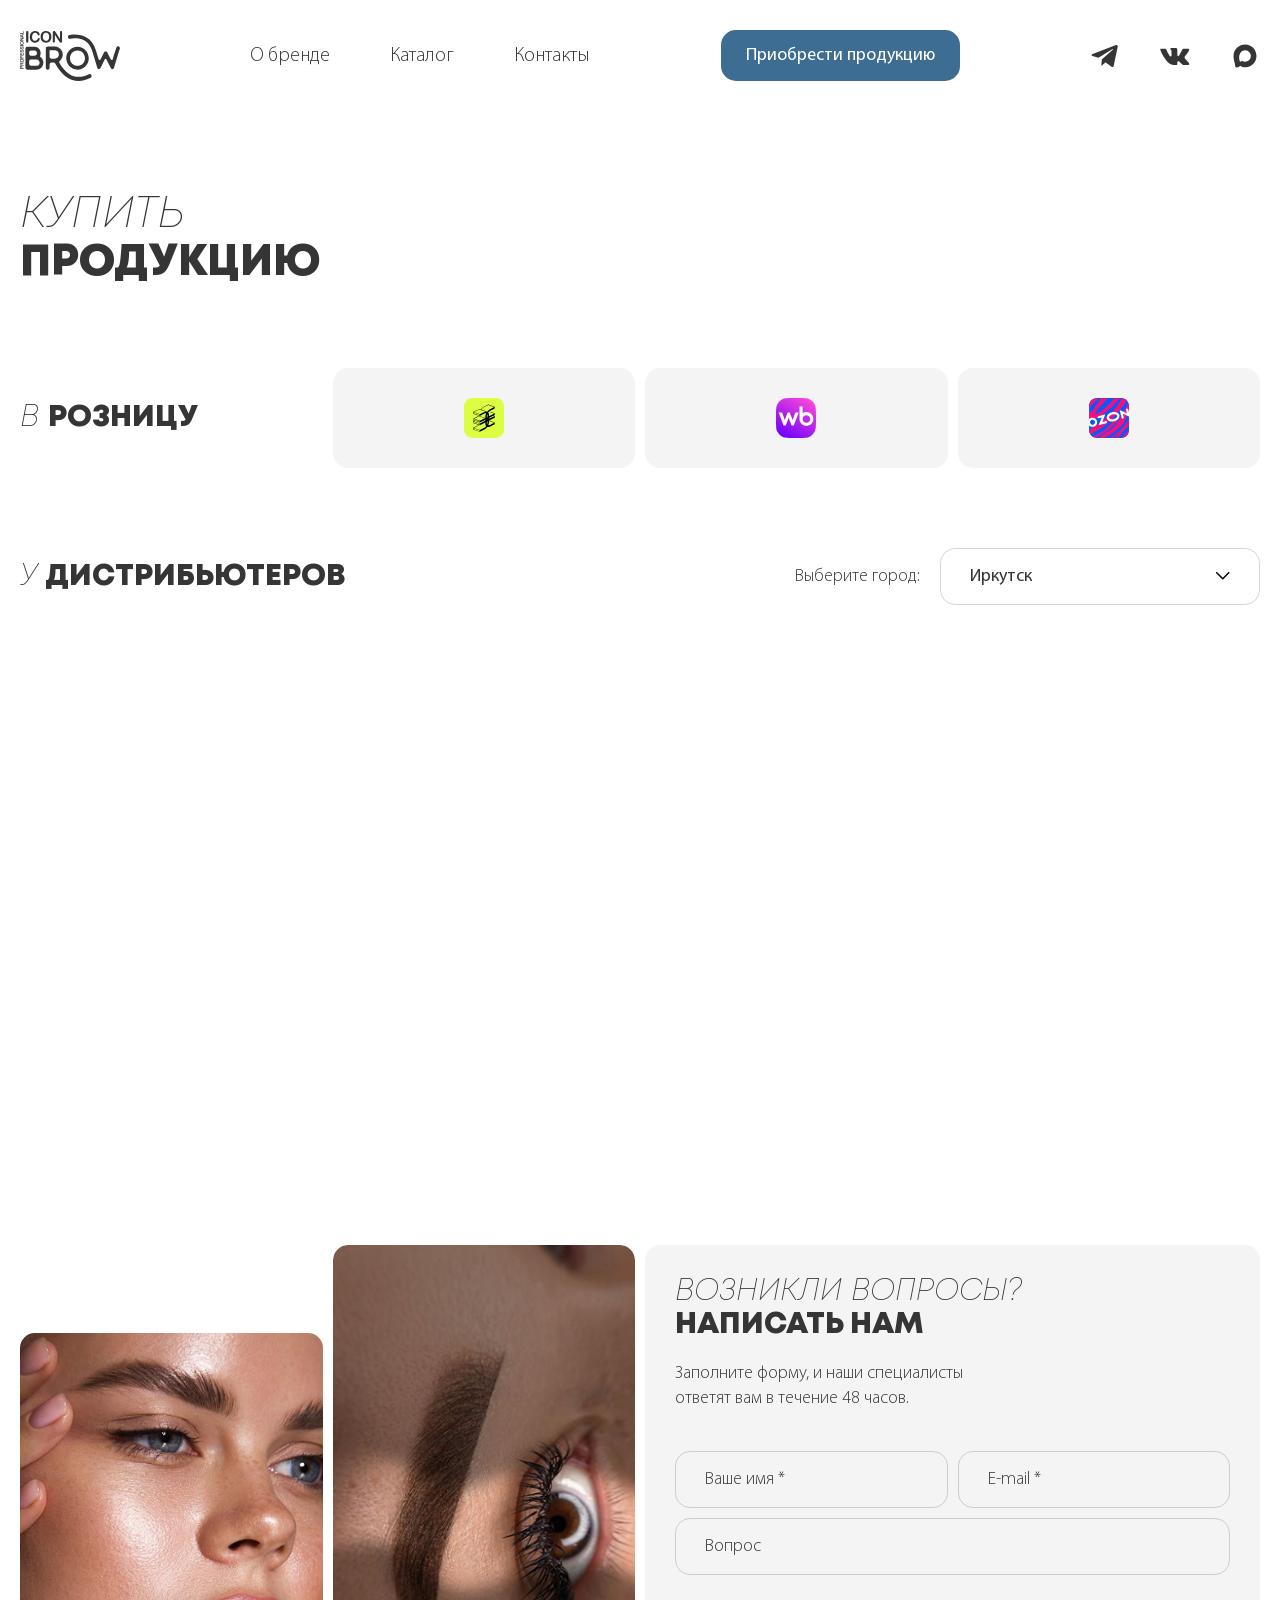
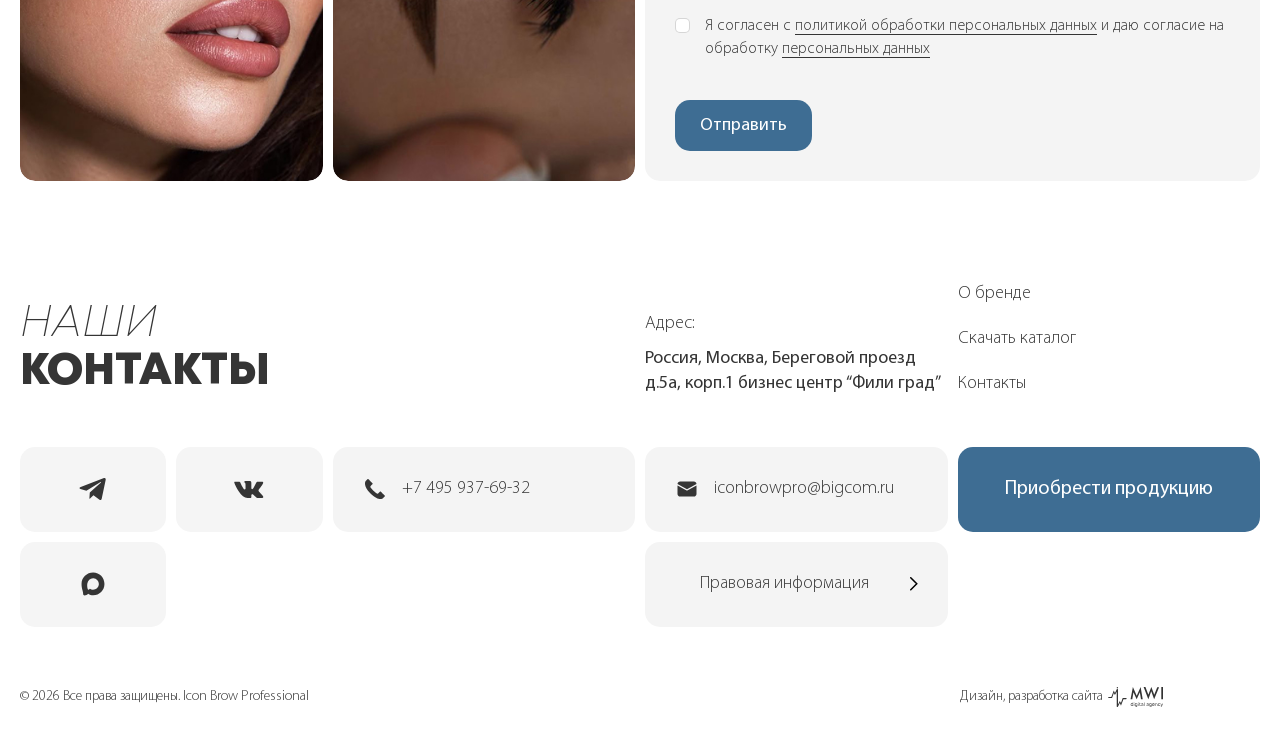
==== buy.html @ 87f98c8e "buy page" ====
<!DOCTYPE html>
<html lang="ru">
	<head>
		<meta http-equiv="Content-Type" content="text/html; charset=utf-8">
		<!-- Переключение IE в последнию версию, на случай если в настройках пользователя стоит меньшая -->
		<meta http-equiv="X-UA-Compatible" content="IE=edge">

		<!-- Адаптирование страницы для мобильных устройств -->
		<meta name="viewport" content="width=device-width, initial-scale=1, maximum-scale=1">

		<!-- Запрет распознования номера телефона -->
		<meta name="format-detection" content="telephone=no">
		<meta name="SKYPE_TOOLBAR" content ="SKYPE_TOOLBAR_PARSER_COMPATIBLE">

		<!-- Заголовок страницы -->
		<title>Title</title>

		<!-- Данное значение часто используют(использовали) поисковые системы -->
		<meta name="description" content="">
		<meta name="keywords" content="">

		<!-- Традиционная иконка сайта, размер 16x16, прозрачность поддерживается. Рекомендуемый формат: .ico или .png -->
		<link rel="shortcut icon" href="favicon.ico">

		<!-- Подключение файлов стилей -->
		<link rel="stylesheet" href="css/swiper-bundle.min.css">
		<link rel="stylesheet" href="css/wheelSlider.css">
		<link rel="stylesheet" href="css/fancybox.css">
		<link rel="stylesheet" href="css/styles.css">

		<link rel="stylesheet" href="css/response_1400.css" media="(max-width: 1400px)">
		<link rel="stylesheet" href="css/response_1299.css" media="(max-width: 1299px)">
		<link rel="stylesheet" href="css/response_1199.css" media="(max-width: 1199px)">
		<link rel="stylesheet" href="css/response_1023.css" media="(max-width: 1023px)">
		<link rel="stylesheet" href="css/response_767.css" media="(max-width: 767px)">
		<link rel="stylesheet" href="css/response_479.css" media="(max-width: 479px)">
	</head>
	<body>
		<div class="wrap">
			<!-- Шапка -->
			<header class="header _black">
				<div class="cont _flex">
					<div class="heade__logo">
						<a href="/">
							<img src="images/logo-2.svg" alt="">
						</a>
					</div>

					<div class="heade__wrap">
						<nav class="heade__menu _flex">
							<div class="heade__menu-item">
								<a href="/main.html#anchor1" class="heade__menu-link">О бренде</a>
							</div>
							<div class="heade__menu-item">
								<a href="/" class="heade__menu-link">Каталог</a>
							</div>
							<div class="heade__menu-item">
								<button type="button" data-anchor="#anchor3" class="heade__menu-link scroll-btn">Контакты</button>
							</div>
						</nav>
					</div>

					<button type="button" data-anchor="#anchor4" class="btn-blue header__btn scroll-btn">Приобрести продукцию</button>

					<div class="header__socials _flex">
						<a href="/" target="_blank">
							<svg viewBox="0 0 30 30" fill="none" xmlns="http://www.w3.org/2000/svg">
								<path d="M27.6571 6.0027L23.6985 24.6712C23.3999 25.9888 22.621 26.3166 21.5142 25.6961L15.4827 21.2514L12.5724 24.0506C12.2505 24.3726 11.981 24.642 11.3603 24.642L11.7936 18.4991L22.9724 8.39773C23.4584 7.96445 22.867 7.72431 22.217 8.15765L8.39723 16.8594L2.44768 14.9973C1.15354 14.5932 1.13016 13.7031 2.71701 13.0824L25.9881 4.11715C27.0655 3.71312 28.0084 4.35717 27.6571 6.0027Z"/>
							</svg>
						</a>
						<a href="/" target="_blank">
							<svg viewBox="0 0 30 30" fill="none" xmlns="http://www.w3.org/2000/svg">
								<path d="M28.1306 7.74684H23.4247C23.2326 7.74684 23.0441 7.80064 22.8793 7.90252C22.7144 8.0044 22.5794 8.15054 22.4886 8.32539C22.4886 8.32539 20.6117 11.8966 20.0088 13.0994C18.3869 16.3352 17.3366 15.3193 17.3366 13.8176V8.63954C17.3366 8.20684 17.1702 7.79187 16.8741 7.48591C16.5779 7.17995 16.1763 7.00806 15.7575 7.00806H12.2192C11.7374 6.97105 11.2543 7.06191 10.8161 7.27203C10.3778 7.48215 9.99873 7.80454 9.71498 8.20858C9.71498 8.20858 11.5116 7.90846 11.5116 10.4095C11.5116 11.0297 11.5426 12.8139 11.5707 14.3103C11.576 14.5308 11.5157 14.7477 11.398 14.9317C11.2802 15.1156 11.1106 15.2579 10.9121 15.3391C10.7136 15.4203 10.4957 15.4367 10.2879 15.386C10.0802 15.3353 9.89243 15.2199 9.75013 15.0554C8.30187 12.9744 7.10223 10.7203 6.17728 8.342C6.09784 8.16409 5.97068 8.01346 5.81087 7.90797C5.65106 7.80248 5.46532 7.74656 5.27568 7.74684C4.25511 7.74684 2.21285 7.74684 1.00003 7.74684C0.882417 7.74601 0.766372 7.7747 0.661861 7.83043C0.557349 7.88616 0.467496 7.96727 0.40002 8.06679C0.332543 8.16631 0.289462 8.28127 0.274476 8.40179C0.259491 8.5223 0.273049 8.64478 0.313987 8.75869C1.61228 12.4379 7.20493 24 13.5884 24H16.2752C16.5567 24 16.8267 23.8845 17.0257 23.6788C17.2248 23.4731 17.3366 23.1942 17.3366 22.9034V21.2272C17.3366 21.017 17.3962 20.8113 17.5079 20.6356C17.6197 20.4598 17.7787 20.3217 17.9655 20.2382C18.1523 20.1548 18.3587 20.1296 18.5592 20.1657C18.7596 20.2019 18.9455 20.2979 19.0938 20.4419L22.3097 23.5636C22.5985 23.8439 22.9799 24 23.3762 24H27.5992C29.636 24 29.636 22.5398 28.5255 21.4099C27.744 20.6147 24.9239 17.5437 24.9239 17.5437C24.6824 17.2852 24.5384 16.946 24.5178 16.5874C24.4973 16.2288 24.6015 15.8744 24.8118 15.5883C25.7234 14.3489 27.2143 12.3203 27.8467 11.4512C28.7109 10.2633 30.2752 7.74684 28.1306 7.74684Z"/>
							</svg>
						</a>
						<a href="/" target="_blank">
							<svg viewBox="0 0 30 30" fill="none" xmlns="http://www.w3.org/2000/svg">
								<path fill-rule="evenodd" clip-rule="evenodd" d="M15.2461 26.3499C12.9959 26.3499 11.9502 26.0214 10.1325 24.7074C8.98274 26.1856 5.34191 27.3409 5.18312 25.3644C5.18312 23.8807 4.85462 22.6269 4.48232 21.2582C4.03886 19.5719 3.53516 17.694 3.53516 14.9729C3.53516 8.47415 8.86778 3.58502 15.1859 3.58502C21.5094 3.58502 26.4643 8.71505 26.4643 15.0331C26.4855 21.2535 21.4664 26.3167 15.2461 26.3499ZM15.3392 9.20231C12.2622 9.04355 9.8642 11.1733 9.33314 14.513C8.89514 17.2779 9.67259 20.645 10.335 20.8202C10.6526 20.8968 11.4519 20.2508 11.9502 19.7526C12.774 20.3217 13.7334 20.6635 14.7315 20.7435C17.9196 20.8969 20.6439 18.4697 20.8579 15.285C20.9825 12.0936 18.5278 9.39044 15.3392 9.2078V9.20231Z"/>
							</svg>
						</a>
					</div>

					<button type="button" class="mob-menu-btn">
						<span></span>
						<span></span>
						<span></span>
					</button>
				</div>
			</header>
			<!-- End Шапка -->

			<div class="main">
				<section class="buy-products _marg" id="anchor4">
					<div class="cont">
						<h1 class="main-title">Купить <br><b>Продукцию</b></h1>

						<div class="buy-products__grid">
							<div class="buy-products__item">
								<div class="middle-title">В <b>Розницу</b></div>
							</div>
							<div class="buy-products__item">
								<a href="/" class="buy-products__link">
									<img data-src="images/shop1.svg" src="images/img_plug.png" alt="" class="lazyload">
								</a>
							</div>
							<div class="buy-products__item">
								<a href="/" class="buy-products__link">
									<img data-src="images/shop2.svg" src="images/img_plug.png" alt="" class="lazyload">
								</a>
							</div>
							<div class="buy-products__item">
								<a href="/" class="buy-products__link">
									<img data-src="images/shop3.svg" src="images/img_plug.png" alt="" class="lazyload">
								</a>
							</div>
						</div>

						<div class="buy-products__flex _flex">
							<div class="middle-title">У <b>дистрибьютеров</b></div>
							<div class="sorting _flex">
								<div class="sorting__name">Выберите город:</div>
								<div class="sorting__select select-wrap">
									<select>
										<option value="1">Иркутск</option>
										<option value="2">Иркутск 2</option>
										<option value="3">Иркутск 3</option>
										<option value="4">Иркутск 4</option>
										<option value="5">Иркутск 5</option>
									</select>
								</div>
							</div>
						</div>

						<div class="map">
							<script type="text/javascript" charset="utf-8" async src="https://api-maps.yandex.ru/services/constructor/1.0/js/?um=constructor%3Af69d1cf69b4cdeaf3b29273cc198d69275a9e771385f627e9af216a1f7335ca8&amp;width=100%25&amp;height=100%25&amp;lang=ru_RU&amp;scroll=true"></script>
						</div>
					</div>
				</section>

				<section class="section-form _marg">
					<div class="cont">
						<div class="section-form__grid">
							<div class="section-form__item">
								<div class="section-form__img">
									<img data-src="images/tmp/img1.jpg" src="images/img_plug.png" alt="" class="lazyload">
								</div>
							</div>
							<div class="section-form__item">
								<div class="section-form__img">
									<img data-src="images/tmp/img2.jpg" src="images/img_plug.png" alt="" class="lazyload">
								</div>
							</div>
							<div class="section-form__item">
								<form action="" class="form">
									<div class="form__top">
										<div class="middle-title">ВОЗНИКЛИ ВОПРОСЫ? <br><b>НАПИСАТЬ НАМ</b></div>

										<div class="form__subtitle">Заполните форму, и наши специалисты <br>ответят вам в течение 48 часов.</div>
									</div>

									<div class="form__flex _flex">
										<div class="form__line">
											<div class="form__field">
												<input type="text" value="" placeholder="Ваше имя *" class="form__input">
											</div>
										</div>
										<div class="form__line">
											<div class="form__field">
												<input type="email" value="" placeholder="E-mail *" class="form__input">
											</div>
										</div>
									</div>
									<div class="form__line">
										<div class="form__field">
											<textarea name="" placeholder="Вопрос" class="form__textarea"></textarea>
										</div>
									</div>
									<div class="checkbox checkbox_agree">
										<label class="checkbox__label">
											<input type="checkbox" name="">

											<span class="checkbox__text">
												Я согласен с <a href="/" target="_blank">политикой обработки персональных данных</a> и даю согласие на обработку <a href="/" target="_blank">персональных данных</a>
											</span>
										</label>
									</div>
									<div class="form__submit">
										<button type="submit" class="form__submit-btn btn-blue btn-blue_h">Отправить</button>
									</div>
								</form>
							</div>
						</div>
					</div>
				</section>

				<section class="contacts _marg" id="anchor3">
					<div class="cont">
						<div class="contacts__grid">
							<div class="contacts__item"></div>
							<div class="contacts__item contacts__item_pad contacts__item_pad_end">
								<div class="main-title">наши <br><b>кОНТАКТЫ</b></div>
							</div>
							<div class="contacts__item contacts__item_pad contacts__item_pad_end">
								<div class="contacts__title">Адрес:</div>
								<div class="contacts__desc">Россия, Москва, Береговой проезд д.5а, <br>корп.1 бизнес центр “Фили град”</div>
							</div>
							<div class="contacts__item contacts__item_pad contacts__item_pad_end">
								<nav class="nav">
									<div class="nav__item">
										<a href="/" class="nav__link">О бренде</a>
									</div>
									<div class="nav__item">
										<a href="/" class="nav__link">Скачать каталог</a>
									</div>
									<div class="nav__item">
										<a href="/" class="nav__link">Контакты</a>
									</div>
								</nav>
							</div>
							<div class="contacts__item contacts__item_socials">
								<div class="contacts__socials _flex">
									<a href="/" target="_blank">
										<svg viewBox="0 0 30 30" fill="none" xmlns="http://www.w3.org/2000/svg">
											<path d="M27.6571 6.0027L23.6985 24.6712C23.3999 25.9888 22.621 26.3166 21.5142 25.6961L15.4827 21.2514L12.5724 24.0506C12.2505 24.3726 11.981 24.642 11.3603 24.642L11.7936 18.4991L22.9724 8.39773C23.4584 7.96445 22.867 7.72431 22.217 8.15765L8.39723 16.8594L2.44768 14.9973C1.15354 14.5932 1.13016 13.7031 2.71701 13.0824L25.9881 4.11715C27.0655 3.71312 28.0084 4.35717 27.6571 6.0027Z"/>
										</svg>
									</a>
									<a href="/" target="_blank">
										<svg viewBox="0 0 30 30" fill="none" xmlns="http://www.w3.org/2000/svg">
											<path d="M28.1306 7.74684H23.4247C23.2326 7.74684 23.0441 7.80064 22.8793 7.90252C22.7144 8.0044 22.5794 8.15054 22.4886 8.32539C22.4886 8.32539 20.6117 11.8966 20.0088 13.0994C18.3869 16.3352 17.3366 15.3193 17.3366 13.8176V8.63954C17.3366 8.20684 17.1702 7.79187 16.8741 7.48591C16.5779 7.17995 16.1763 7.00806 15.7575 7.00806H12.2192C11.7374 6.97105 11.2543 7.06191 10.8161 7.27203C10.3778 7.48215 9.99873 7.80454 9.71498 8.20858C9.71498 8.20858 11.5116 7.90846 11.5116 10.4095C11.5116 11.0297 11.5426 12.8139 11.5707 14.3103C11.576 14.5308 11.5157 14.7477 11.398 14.9317C11.2802 15.1156 11.1106 15.2579 10.9121 15.3391C10.7136 15.4203 10.4957 15.4367 10.2879 15.386C10.0802 15.3353 9.89243 15.2199 9.75013 15.0554C8.30187 12.9744 7.10223 10.7203 6.17728 8.342C6.09784 8.16409 5.97068 8.01346 5.81087 7.90797C5.65106 7.80248 5.46532 7.74656 5.27568 7.74684C4.25511 7.74684 2.21285 7.74684 1.00003 7.74684C0.882417 7.74601 0.766372 7.7747 0.661861 7.83043C0.557349 7.88616 0.467496 7.96727 0.40002 8.06679C0.332543 8.16631 0.289462 8.28127 0.274476 8.40179C0.259491 8.5223 0.273049 8.64478 0.313987 8.75869C1.61228 12.4379 7.20493 24 13.5884 24H16.2752C16.5567 24 16.8267 23.8845 17.0257 23.6788C17.2248 23.4731 17.3366 23.1942 17.3366 22.9034V21.2272C17.3366 21.017 17.3962 20.8113 17.5079 20.6356C17.6197 20.4598 17.7787 20.3217 17.9655 20.2382C18.1523 20.1548 18.3587 20.1296 18.5592 20.1657C18.7596 20.2019 18.9455 20.2979 19.0938 20.4419L22.3097 23.5636C22.5985 23.8439 22.9799 24 23.3762 24H27.5992C29.636 24 29.636 22.5398 28.5255 21.4099C27.744 20.6147 24.9239 17.5437 24.9239 17.5437C24.6824 17.2852 24.5384 16.946 24.5178 16.5874C24.4973 16.2288 24.6015 15.8744 24.8118 15.5883C25.7234 14.3489 27.2143 12.3203 27.8467 11.4512C28.7109 10.2633 30.2752 7.74684 28.1306 7.74684Z"/>
										</svg>
									</a>
									<a href="/" target="_blank">
										<svg viewBox="0 0 30 30" fill="none" xmlns="http://www.w3.org/2000/svg">
											<path fill-rule="evenodd" clip-rule="evenodd" d="M15.2461 26.3499C12.9959 26.3499 11.9502 26.0214 10.1325 24.7074C8.98274 26.1856 5.34191 27.3409 5.18312 25.3644C5.18312 23.8807 4.85462 22.6269 4.48232 21.2582C4.03886 19.5719 3.53516 17.694 3.53516 14.9729C3.53516 8.47415 8.86778 3.58502 15.1859 3.58502C21.5094 3.58502 26.4643 8.71505 26.4643 15.0331C26.4855 21.2535 21.4664 26.3167 15.2461 26.3499ZM15.3392 9.20231C12.2622 9.04355 9.8642 11.1733 9.33314 14.513C8.89514 17.2779 9.67259 20.645 10.335 20.8202C10.6526 20.8968 11.4519 20.2508 11.9502 19.7526C12.774 20.3217 13.7334 20.6635 14.7315 20.7435C17.9196 20.8969 20.6439 18.4697 20.8579 15.285C20.9825 12.0936 18.5278 9.39044 15.3392 9.2078V9.20231Z"/>
										</svg>
									</a>
								</div>
							</div>
							<div class="contacts__item contacts__item_big">
								<div class="contacts__item-col">
									<a href="tel:+74959376932" class="contacts__tel">
										<span>+7 495 937-69-32</span>
									</a>
								</div>
								<div class="contacts__item-col">
									<a href="mailto:iconbrowpro@bigcom.ru" class="contacts__mail">
										<span>iconbrowpro@bigcom.ru</span>
									</a>

									<button type="button" data-content="#legal-information" data-open-modal class="contacts__legal">
										<span>Правовая информация</span>
									</button>
								</div>
							</div>
							<div class="contacts__item">
								<button type="button" data-anchor="#anchor4" class="btn-blue contacts__btn-blue scroll-btn">Приобрести продукцию</button>
							</div>
						</div>
					</div>
				</section>
			</div>


			<footer class="footer">
				<div class="cont">
					<div class="footer__flex _flex">
						<div class="footer__copy">&copy; 2026 Все права защищены. Icon Brow Professional</div>
						<div class="footer__creator">
							<span>Дизайн, разработка сайта</span>
							<a href="/" class="footer__creator-logo">
								<img src="images/creator.svg" alt="">
							</a>
						</div>
					</div>
				</div>
			</footer>
		</div>


		<div id="legal-information" class="modal">
			<div class="modal__wrap">
				<button type="button" data-close-modal class="modal__close">
					<svg viewBox="0 0 24 24" fill="none" xmlns="http://www.w3.org/2000/svg">
						<path d="M20 20L4 4.00003M20 4L4.00002 20" stroke-width="1.5" stroke-linecap="round" />
					</svg>
				</button>

				<div class="modal__box">
					<div class="modal__title small-title">Правовая <br><b>информация</b></div>

					<div class="legal-information">
						<a href="/" class="legal-information__link">
							<span>Публичная оферта</span>
						</a>
						<a href="/" class="legal-information__link">
							<span>Пользовательское соглашение</span>
						</a>
						<a href="/" class="legal-information__link">
							<span>Политика конфиденциальности</span>
						</a>
						<a href="/" class="legal-information__link">
							<span>Реквизиты</span>
						</a>
						<a href="/" class="legal-information__link">
							<span>Лицензия</span>
						</a>
					</div>
				</div>
			</div>
		</div>

		<div class="supports-error">
			Ваш браузер устарел рекомендуем обновить его до последней версии<br> или использовать другой более современный.
		</div>


		<!-- Подключение javascript файлов -->
		<script src="js/jquery-3.5.0.min.js"></script>

		<script src="js/swiper-bundle.min.js"></script>
		<script src="js/wheelSlider.js"></script>
		<script src="js/fancybox.js"></script>
		<script src="js/inputmask.min.js"></script>
		<script src="js/nice-select.js"></script>

		<script src="js/functions.js"></script>
		<script src="js/scripts.js"></script>
	</body>
</html>
---- css/wheelSlider.css ----
/* Container */
.wheelSlider-container
{
    position: relative;

    visibility: hidden;

    width: 100%;

    opacity: 0;

    transition: .2s linear;
}

.wheelSlider-container.with_dots
{
    margin-bottom: 30px;
}

.wheelSlider-container.loaded
{
    visibility: visible;

    opacity: 1;
}



/* Slide */
/* .wheelSlider-container .wheelSlider-item
{
    position: absolute;
    z-index: 9;
    top: 0;
    left: 0;

    visibility: hidden;

    width: calc(50% - 20px);
    min-height: 100%;

    -webkit-user-select: none;
       -moz-user-select: none;
        -ms-user-select: none;
            user-select: none;

    opacity: 0;

    transition: .5s linear;
}

.wheelSlider-container.loaded .wheelSlider-item.now
{
    left: 0;

    width: 100%;
}

.wheelSlider-container.loaded .wheelSlider-item
{
    width: calc(50% - 20px);
}

.wheelSlider-container .wheelSlider-item:after
{
    content: "";

    position: absolute;
    z-index: 999;
    top: 0;
    left: 0;

    display: block;

    width: 100%;
    height: 100%;

    cursor: pointer;
}


.wheelSlider-container .wheelSlider-item.next,
.wheelSlider-container .wheelSlider-item.last
{
    visibility: visible;

    opacity: 1;
}
.wheelSlider-container .wheelSlider-item.prev,
.wheelSlider-container .wheelSlider-item.first
{
    visibility: visible;

    opacity: 1;
}

.wheelSlider-container .wheelSlider-item.next
{
    left: calc(100% + 40px);
}

.wheelSlider-container .wheelSlider-item.prev
{
    left: calc((50% + 20px)*-1);
}

.wheelSlider-container .wheelSlider-item.last,
.wheelSlider-container .wheelSlider-item
{
    z-index: 0;
    left: calc(150% + 60px);
}

.wheelSlider-container .wheelSlider-item.first
{
    left: calc((100% + 40px)*-1);
}

.wheelSlider-container .wheelSlider-item.now
{
    z-index: 60;

    visibility: visible;

    width: 100%;

    -webkit-user-select: auto;
       -moz-user-select: auto;
        -ms-user-select: auto;
            user-select: auto;

    opacity: 1;
} */

.wheelSlider-container .wheelSlider-item
{
    position: absolute;
    z-index: 9;
    top: 0;
    left: 0;

    visibility: hidden;

    width: 100%;

    -webkit-user-select: none;
       -moz-user-select: none;
        -ms-user-select: none;
            user-select: none;

    opacity: 0;

    transition: .5s linear;
}

.wheelSlider-container.loaded .wheelSlider-item
{
    left: 0;

    width: 82.15%;
}

.wheelSlider-container .wheelSlider-item.next,
.wheelSlider-container .wheelSlider-item.prev,
.wheelSlider-container .wheelSlider-item.last,
.wheelSlider-container .wheelSlider-item.first
{
    visibility: visible;

    opacity: 1;
}

.wheelSlider-container .wheelSlider-item.first2
{
    left: calc((246.45% + 20px)*-1);

    opacity: 1;
    top: 50%;
    transform: translateY(-50%);
}

.wheelSlider-container .wheelSlider-item.first
{
    left: calc((164.3% + 20px)*-1);

    opacity: 1;
    top: 50%;
    transform: translateY(-50%);
}

.wheelSlider-container .wheelSlider-item.prev
{
    left: calc((82.15% + 10px)*-1);

    opacity: 1;
    top: 50%;
    transform: translateY(-50%);
    z-index: 8;
}

.wheelSlider-container .wheelSlider-item.last2
{
    left: calc(264.3% + 30px);

    opacity: 1;
    top: 50%;
    transform: translateY(-50%);
}

.wheelSlider-container .wheelSlider-item.last
{
    left: calc(182.15% + 20px);

    opacity: 1;
    top: 50%;
    transform: translateY(-50%);
}

.wheelSlider-container .wheelSlider-item.next
{
    left: calc(100% + 10px);

    opacity: 1;
    top: 50%;
    transform: translateY(-50%);
    z-index: 8;
}

.wheelSlider-container .wheelSlider-item.now
{
    left: 0;

    visibility: visible;

    width: 100%;

    -webkit-user-select: auto;
       -moz-user-select: auto;
        -ms-user-select: auto;
            user-select: auto;

    opacity: 1;
}

.wheelSlider-container .wheelSlider-item.now:after
{
    display: none;
}


/* Dots */
.wheelSlider-container .dots
{
    position: absolute;
    z-index: 100;
    bottom: -30px;
    left: 50%;

    display: flex;
    justify-content: center;
    align-content: center;
    align-items: center;
    flex-wrap: wrap;

    height: 10px;
    margin: 0;

    transform: translateX(-50%);
}

.wheelSlider-container .dots > * + *
{
    margin-left: 14px;
}

.wheelSlider-container .dots button
{
    display: block;
    overflow: hidden;

    width: 10px;
    height: 10px;

    cursor: pointer;
    text-indent: -9999px;

    border: none;
    border-radius: 50%;
    background: #999;

    transition: .2s linear;
}

.wheelSlider-container .dots button:hover,
.wheelSlider-container .dots button.active
{
    background: #3FAEE3;
}



/* Arrows */
.wheelSlider-container .wheelSlider-arrow
{
    position: absolute;
    z-index: 10;
    top: auto;
    bottom: 0;

    display: flex;
    justify-content: center;
    align-content: center;
    align-items: center;
    flex-wrap: wrap;

    width: 50px;
    height: 50px;

    cursor: pointer;

    border: none;
    border-radius: 15px;
    background: #7E6D54 url(../images/arrow1.svg) 50% no-repeat;
    transition: background-color .2s linear;
}

.wheelSlider-container .wheelSlider-arrow:hover
{
    z-index: 11;

    background-color: #B49C79;
}

.wheelSlider-container .wheelSlider-arrow[data-action="prev"]
{
    left: calc(264.3% - 110px);

    transform: rotate(180deg);
}

.wheelSlider-container .wheelSlider-arrow[data-action="next"]
{
    left: calc(264.3% - 30px);
}


.wheelSlider-container .wheelSlider-arrow svg
{
    display: block;

    width: 13px;
    height: 21px;

    fill: none;
    stroke: currentColor;
}



/* Arrows - vertical */
.wheelSlider-container.vertical
{
    margin-top: 86px !important;
    margin-bottom: 86px !important;
}

.wheelSlider-container.vertical .wheelSlider-item.next,
.wheelSlider-container.vertical .wheelSlider-item.prev
{
    visibility: visible;

    opacity: .5;
}

.wheelSlider-container.vertical .wheelSlider-item.prev
{
    top: -50%;
    left: 0;
}

.wheelSlider-container.vertical .wheelSlider-item.next
{
    top: 50%;
    left: 0;
}


.wheelSlider-container.vertical .wheelSlider-arrow[data-action="prev"]
{
    top: -23.5%;
    left: 50%;

    margin-top: 0;

    transform: rotate(90deg);
}

.wheelSlider-container.vertical .wheelSlider-arrow[data-action="next"]
{
    top: auto;
    right: 50%;
    bottom: -23.5%;

    margin-top: 0;

    transform: rotate(90deg);
}
---- css/styles.css ----
/* For old browsers */
@supports (not(--css: variables))
{
    .supports-error
    {
        display: flex !important;
    }
}

/* For IE */
@media screen and (-ms-high-contrast: active), (-ms-high-contrast: none)
{
    .supports-error
    {
        display: flex !important;
    }
}

/*------------------------
    Fonts
------------------------*/
@font-face
{
    font-family: "MyriadPro";
    font-weight: 400;
    font-style: normal;

    font-display: swap;
    src: url("../fonts/MyriadPro-Regular.woff") format("woff"),
    url("../fonts/MyriadPro-Regular.ttf") format("truetype");
}
@font-face
{
    font-family: "MyriadPro";
    font-weight: 300;
    font-style: normal;

    font-display: swap;
    src: url("../fonts/MyriadPro-Light.woff") format("woff"),
    url("../fonts/MyriadPro-Light.ttf") format("truetype");
}
@font-face
{
    font-family: "MyriadPro";
    font-weight: 600;
    font-style: normal;

    font-display: swap;
    src: url("../fonts/MyriadPro-Semibold.woff") format("woff"),
    url("../fonts/MyriadPro-Semibold.ttf") format("truetype");
}
@font-face
{
    font-family: "MyriadPro";
    font-weight: 600;
    font-style: italic;

    font-display: swap;
    src: url("../fonts/MyriadPro-SemiboldIt.woff") format("woff"),
    url("../fonts/MyriadPro-SemiboldIt.ttf") format("truetype");
}
@font-face
{
    font-family: "MyriadPro";
    font-weight: 700;
    font-style: normal;

    font-display: swap;
    src: url("../fonts/MyriadPro-Bold.woff") format("woff"),
    url("../fonts/MyriadPro-Bold.ttf") format("truetype");
}
@font-face
{
    font-family: "Mont";
    font-weight: 200;
    font-style: normal;

    font-display: swap;
    src: url("../fonts/Mont-ExtraLight.woff") format("woff"),
    url("../fonts/MyriadPro-ExtraLight.ttf") format("truetype");
}
@font-face
{
    font-family: "Mont";
    font-weight: 200;
    font-style: italic;

    font-display: swap;
    src: url("../fonts/Mont-ExtraLightItalic.woff") format("woff"),
    url("../fonts/MyriadPro-ExtraLightItalic.ttf") format("truetype");
}
@font-face
{
    font-family: "Mont";
    font-weight: 300;
    font-style: normal;

    font-display: swap;
    src: url("../fonts/Mont-Light.woff") format("woff"),
    url("../fonts/MyriadPro-Light.ttf") format("truetype");
}
@font-face
{
    font-family: "Mont";
    font-weight: 400;
    font-style: normal;

    font-display: swap;
    src: url("../fonts/Mont-Regular.woff") format("woff"),
    url("../fonts/MyriadPro-Regular.ttf") format("truetype");
}
@font-face
{
    font-family: "Mont";
    font-weight: 700;
    font-style: normal;

    font-display: swap;
    src: url("../fonts/Mont-Bold.woff") format("woff"),
    url("../fonts/MyriadPro-Bold.ttf") format("truetype");
}
@font-face
{
    font-family: "Mont";
    font-weight: 700;
    font-style: italic;

    font-display: swap;
    src: url("../fonts/Mont-BoldItalic.woff") format("woff"),
    url("../fonts/MyriadPro-BoldItalic.ttf") format("truetype");
}
@font-face
{
    font-family: "Mont";
    font-weight: 900;
    font-style: normal;

    font-display: swap;
    src: url("../fonts/Mont-Heavy.woff") format("woff"),
    url("../fonts/MyriadPro-Heavy.ttf") format("truetype");
}


/*------------------
    Reset styles
------------------*/
*
{
    box-sizing: border-box;
    margin: 0;
    padding: 0;
}

*:before,
*:after
{
    box-sizing: border-box;
}

html
{
    -webkit-font-smoothing: antialiased;
    -moz-osx-font-smoothing: grayscale;
    -webkit-text-size-adjust: 100%;
        -ms-text-size-adjust: 100%;
}

body
{
    margin: 0;

    -webkit-overflow-scrolling: touch;
    overscroll-behavior-y: contain;
    -webkit-tap-highlight-color: transparent;
    text-decoration-skip: objects;
    text-rendering: optimizeLegibility;
}

img
{
    border-style: none;
}

textarea
{
    overflow: auto;
}

input,
textarea,
input:active,
textarea:active,
button
{
    margin: 0;

    -webkit-border-radius: 0;
            border-radius: 0;
         outline: none transparent !important;
    box-shadow: none;

    -webkit-appearance: none;
            appearance: none;
    -moz-outline: none !important;
}

input::-webkit-outer-spin-button,
input::-webkit-inner-spin-button
{
    margin: 0;

    -webkit-appearance: none;
}

input[type=number]
{
    -moz-appearance: textfield;
}

:focus
{
    outline: 0;
}

:hover,
:active
{
    -webkit-tap-highlight-color: rgba(0,0,0,0);
    -webkit-touch-callout: none;
}


::-ms-clear
{
    display: none;
}



/*-------------------
    Global styles
-------------------*/
:root
{
    --font-family: "MyriadPro", sans-serif;
	--font-family2: "Mont", sans-serif;

    --scroll_width: 15px;
}


.clear
{
    clear: both;
}


.left
{
    float: left;
}


.right
{
    float: right;
}


html
{
    height: 100%;
    min-height: -moz-available;
    min-height: -webkit-fill-available;
    min-height:         fill-available;

    scrollbar-width: thin;
	scroll-behavior: smooth;
}

body
{
    color: #353535;
    font: 300 18px/1.4 var(--font-family);

    height: 100%;
    min-height: -moz-available;
    min-height: -webkit-fill-available;
    min-height:         fill-available;

    background: #ffffff;
}

button
{
    color: inherit;
    font-family: inherit;
    font-size: inherit;
    font-weight: inherit;
    line-height: inherit;

    display: inline-block;

    cursor: pointer;
    vertical-align: top;

    border: none;
    background: none;
}


._modal-look{
	overflow: hidden;
	margin-right: var(--scroll_width);
}

.wrap
{
    position: relative;

    display: flex;
    overflow: clip;
    flex-direction: column;

    min-height: 100%;
}

.main
{
    flex: 1 0 auto;
}


.cont
{
    position: relative;

    width: 100%;
    max-width: 1880px;
    margin: 0 auto;
    padding: 0 20px;
}


.lazyload
{
    opacity: 0;

    transition: opacity .5s linear;
}

.lazyload.loaded
{
    opacity: 1;
}


._flex
{
    display: flex;
    justify-content: flex-start;
    align-content: flex-start;
    align-items: flex-start;
    flex-wrap: wrap;
}


.supports-error
{
    position: fixed;
    z-index: 1000;
    top: 0;
    left: 0;

    font-family: "Arial", sans-serif;
    font-size: 20px;
    line-height: 30px;

    display: none;
    justify-content: center;
    align-content: center;
    align-items: center;
    flex-wrap: wrap;

    width: 100%;
    height: 100%;
    padding: 20px;

    text-align: center;

    background: #FFF;
}

.supports-error.show
{
    display: flex;
}

/*------------
    Header
------------*/
.header
{
	position: absolute;
	top: 0;
	left: 0;

	width: 100%;
	z-index: 10;
	padding: 45px 0 0;
}

.header._black{
	position: relative;
	padding-top: 30px;
	padding-bottom: 10px;
}

.header .cont{
	align-items: center;
	align-content: center;
	position: static;
}

.header._black .cont{
	justify-content: space-between;
}

.heade__logo a,
.heade__logo img{
	display: block;
	max-width: 100%;
}

.heade__wrap{
	margin-left: 60px;
}

.header._black .heade__wrap{
	margin-left: 0;
}

.heade__menu{
	background: rgba(255, 255, 255, 0.1);
	border-bottom: 1px solid rgba(53, 53, 53, 0.2);
	border-radius: 15px;
	padding: 0 39px;
	gap: 0 30px;
}

.header._black .heade__menu{
	margin-left: 0;
	border: none;
	padding: 0;
	border-radius: 0;
	background: none;
	gap: 0 60px;
}

.heade__menu-item{
	font-size: 21px;
	line-height: 70px;
	color: #fff;
	font-weight: 400;
}

.header._black .heade__menu-item{
	font-weight: 300;
	color: #353535;
	font-size: 20px;
	line-height: 50px;
}

.heade__menu-link{
	text-decoration: none;
	color: currentColor;
	transition: opacity .2s linear, color .2s linear;
}

@media (any-hover: hover){
	.heade__menu-link:hover{
		opacity: .4;
	}

	.header._black .heade__menu-link:hover{
		opacity: 1;
		color: #3e6d93;
	}
}

.header__socials{
	display: flex;
	justify-content: center;
	align-items: center;
	align-content: center;
	flex-wrap: nowrap;
	gap: 40px;
}

.header__socials a{
	display: block;
	width: 30px;
	height: 30px;
	color: #353535;
	transition: color .2s linear;
}

.header__socials svg{
	display: block;
	width: 100%;
	height: 100%;
	fill: currentColor;
}

@media (any-hover: hover){
	.header__socials a:hover{
		color: #3E6D93;
	}
}

.mob-menu-btn
{
    position: relative;
	z-index: 100;

    display: none;

    width: 50px;
    height: 50px;
    padding: 9px;
	margin-left: auto;

    cursor: pointer;

    border-bottom: 1px solid rgba(53, 53, 53, 0.2);
	border-radius: 15px;
	background: rgba(255, 255, 255, 0.1);
}

.header._black .mob-menu-btn{
	margin-left: 0;
	background: rgba(0, 0, 0, 0.1);
}

.mob-menu-btn span
{
    position: relative;

    display: block;

    width: 100%;
    height: 2px;
    margin: 0 auto;

    transition: .2s linear;

    background: #fff;
	border-radius: 2px;
}

.header._black .mob-menu-btn span{
	background: #353535;
}

.mob-menu-btn span + span
{
    margin-top: 6px;
}

.mob-menu-btn span:nth-child(3){
	margin-left: auto;
	margin-right: 0;
	width: 20px;
}

.mob-menu-btn._active span:nth-child(1){
	transform: rotate(-45deg);
	top: 8px;
	width: 20px;
}

.mob-menu-btn._active span:nth-child(2){
	opacity: 0;
}

.mob-menu-btn._active span:nth-child(3){
	margin-right: auto;
	transform: rotate(45deg);
	top: -8px;
}

/*------------------
    Form elements
------------------*/
::-webkit-input-placeholder
{
    color: #353535;

    opacity: 1;
}

::-moz-placeholder
{
	color: #353535;

    opacity: 1;
}

:-moz-placeholder
{
	color: #353535;

    opacity: 1;
}

:-ms-input-placeholder
{
	color: #353535;

    opacity: 1;
}

.form__top{
	margin-bottom: 40px;
}

.form__subtitle{
	margin-top: 20px;
}

.form__flex
{
    justify-content: space-between;
}

.form__flex .form__line
{
    width: calc(100%/2 - 5px);
}

.form__line
{
    margin-bottom: 10px;
}

.form__field
{
    position: relative;
}

.form .form__input
{
    font: 300 18px/1.5 var(--font-family);
	color: #000;

    display: block;

    width: 100%;
    height: 57px;
    padding: 0 29px;

    background: transparent;
	border: 1px solid rgba(53, 53, 53, 0.2);
	border-radius: 15px;
}

.form .form__input:focus
{
	border-color: rgba(53, 53, 53, 0.5);
}

.form .form__textarea
{
    font: 300 18px/1.5 var(--font-family);
	color: #000;

    display: block;

    width: 100%;
    height: 57px;
    padding: 14px 29px;

    background: transparent;
	border: 1px solid rgba(53, 53, 53, 0.2);
	border-radius: 15px;
	resize: none;
}

.form .form__textarea:focus
{
	border-color: rgba(53, 53, 53, 0.5);
}

.form .error,
.form .form__input.error,
.form .error + .nice-select .current
{
    color: #C23E3E !important;

    border-color: #C23E3E !important;
}

.form .form__input:disabled,
.form .form__textarea:disabled
{
    cursor: default;
    pointer-events: none;

    border-color: rgba(53, 53, 53, 0.1);
}

.form .error-text
{
    color: #C23E3E;
    font-size: 12px;

    margin-top: 6px;
}

.form .form__submit{
	margin-top: 40px;
}

.checkbox_agree{
	margin-top: 40px;
}

.checkbox input[type=checkbox]
{
    display: none;
}

.checkbox__label
{
    position: relative;

    display: block;

    cursor: pointer;
}

.checkbox__text
{
    position: relative;

    font-weight: 300;
	font-size: 16px;
	line-height: 1.4;
	color: #353535;

    display: block;

    padding-left: 30px;
}

.checkbox__text::before
{
    content: "";

    position: absolute;
    top: 3px;
    left: 0;

    width: 15px;
    height: 15px;

    border: 1px solid rgba(53, 53, 53, 0.2);
	border-radius: 5px;
	background: #fff;
}

.checkbox__text::after
{
    content: "";

    position: absolute;
    top: 3px;
    left: 0;

    width: 15px;
    height: 15px;

    opacity: 0;
    background: url(../images/ic_check.svg) 50% no-repeat;

    transition: opacity .2s linear;
}

input[type=checkbox]:checked + .checkbox__text::after
{
    opacity: 1;
}

input[type=checkbox]:checked + .checkbox__flex .checkbox__text::after
{
    opacity: 1;
}

.checkbox__text a
{
	text-decoration: none;
	color: currentColor;
	border-bottom: 1px solid currentColor;
	transition: border .2s linear;
}

@media (any-hover: hover)
{
	.checkbox__text a:hover
	{
		border-color: transparent;
	}
}

/*---------------
	Page head
---------------*/
._marg{
	margin-top: 180px;
}

.main-title{
	font-weight: 200;
	font-size: 64px;
	font-style: italic;
	line-height: 1.1;
	text-transform: uppercase;
	color: #353535;
	font-family: var(--font-family2);
}

.main-title b{
	font-weight: 900;
	font-style: normal;
}

.middle-title
{
	font-weight: 200;
	font-size: 36px;
	font-style: italic;
	line-height: 1.1;
	text-transform: uppercase;
	color: #353535;
	font-family: var(--font-family2);
}

.middle-title b{
	font-weight: 900;
	font-style: normal;
}


.small-title
{
	font-weight: 200;
	font-size: 30px;
	font-style: italic;
	line-height: 1.1;
	text-transform: uppercase;
	color: #353535;
	font-family: var(--font-family2);
}

.small-title b{
	font-weight: 900;
	font-style: normal;
}

/*--------------
    Fancybox
--------------*/
.fancybox__backdrop
{
    background: rgba(0, 0, 0, .6);
}

.fancybox__slide
{
    padding: 16px;
}

._top-modal .fancybox__slide.has-html{
	padding-top: 38px;
}

.fancybox__slide.has-html.has-iframe
{
    padding-top: 60px;
}

._top-modal .fancybox__slide .f-button[data-fancybox-close]{
	right: 0;
	top: -30px;
	width: auto;
	padding-left: 30px;
	height: 20px;
	background: transparent;
	border-radius: 0;
	color: #fff;
}

._top-modal .fancybox__slide .f-button[data-fancybox-close]::after{
	content: attr(title);
	display: block;
}

._top-modal .fancybox__slide .f-button[data-fancybox-close] svg{
	width: 12px;
	height: 13px;
	position: absolute;
	left: 5px;
	top: 50%;
	margin-top: -7.5px;
}

.fancybox__slide .f-button[data-fancybox-close]
{
	font-weight: 400;
	font-size: 14px;
	line-height: 1.5;
	color: #fff;

	top: 15px;
	right: 15px;
	background: transparent;
    color: #1C1C1C;
	width: 30px;
	height: 30px;
	border-radius: 0;

    transition: color .2s linear, background .2s linear;
}

@media (any-hover: hover)
{
    .fancybox__slide .f-button[data-fancybox-close]:hover
    {
        color: #777;
    }

	._top-modal .fancybox__slide .f-button[data-fancybox-close]:hover{
		background: transparent;
		color: #D0C7C0;
	}
}

 .fancybox__slide .f-button[data-fancybox-close] svg{
	width: 20px;
	height: 20px;
}

.has-iframe.fancybox__slide .f-button[data-fancybox-close]
{
    top: -36px;
    right: 0;

    color: #FFF;
}

.has-iframe .f-html{
	padding: 0;
}

.fancybox__content :focus
{
    outline: none !important;
    box-shadow: none !important;
}

.fancybox__button--thumbs,
.fancybox__button--zoom
{
    display: none;
}

.fancybox__thumbs
{
    display: none;
}

.fancybox__loader {
  position: absolute;
  top: 0; left: 0;
  width: 100%; height: 100%;
  background: rgba(255, 255, 255, 0.9);
  display: flex;
  justify-content: center;
  align-items: center;
  z-index: 10;
  font-family: sans-serif;
  font-size: 16px;
  color: #444;
}


/*------------------------
	Slider controls
------------------------*/
.swiper
{
    position: relative;

    margin-right: 0;
    margin-left: 0;
}

.swiper_visible
{
    overflow: visible;
}

.swiper-overflow
{
    overflow: hidden;
}

.swiper-wrapper
{
    height: auto;
}

.swiper-vertical > .swiper-wrapper
{
    height: 100%;
}

.slider-button-prev,
.slider-button-next
{
    position: absolute;
    z-index: 10;
    top: 0;

    color: #fff;

    display: flex;
    overflow: hidden;
    justify-content: center;
    align-content: center;
    align-items: center;
    flex-wrap: wrap;

    width: 50px;
    height: 50px;

    cursor: pointer;

    border-radius: 15px;
    background: #7E6D54 url(../images/arrow1.svg) 50% no-repeat;
	border: none;

    transition: background-color .2s linear;
}

.slider-button-prev._top,
.slider-button-next._top
{
    top: -15px;
	margin-top: 0;
}


@media (any-hover: hover)
{
    .slider-button-prev:hover,
    .slider-button-next:hover
    {
        z-index: 11;

        background-color: #B49C79;
    }
}

.slider-button-prev
{
    right: 80px;

    transform: rotate(180deg);
}

.slider-button-next
{
    right: 0;
}

.slider-button-prev.swiper-button-disabled,
.slider-button-next.swiper-button-disabled
{
    cursor: default;
    pointer-events: none;

	opacity: 0;
}

.swiper-button-lock
{
    display: none;
}

.slider-pagination
{
    position: absolute;
    z-index: 9;
    bottom: 0;
    left: 0;

    display: flex;
    justify-content: center;
    align-content: center;
    align-items: center;
    flex-wrap: nowrap;

    width: 100%;
    padding: 0;

    text-align: center;

    transition: 300ms opacity, 300ms visibility;
}

.slider-pagination._bot
{
    position: relative;
    bottom: 0;
    left: 0;

    margin-top: 34px;
}

.slider-pagination.swiper-pagination-lock
{
    display: none !important;
}

.slider-dot
{
    position: relative;

    display: block;

    height: 20px;
	width: 20px;
    margin: 0;
    padding: 0;

    border-radius: 50%;
    background: #fff;
	border: 6px solid #E5E9EB;
    box-shadow: none;

    transition: background .2s linear;

    appearance: none;
}

.slider-dot + .slider-dot
{
    margin-left: 6px;
}

.slider-pagination-clickable .slider-dot
{
    cursor: pointer;
}

@media (any-hover: hover)
{
    .slider-dot:hover
    {
        background: #2C2927;
    }
}

.slider-dot.slider-dot_active
{
    background: #2C2927;
}

.swiper-scrollbar
{
    /* display: none; */

    transition: opacity 0s .1s linear;
}

.swiper-scrollbar._hide
{
    opacity: 0;

    transition-delay: .3s;
    transition-duration: .3s;
}

.swiper .swiper-scrollbar
{
    position: relative;
    bottom: 0;
    left: 0;

    width: 100%;
    height: 1px;
    margin-top: 32px;

    
	background: rgba(0, 0, 0, .1);
}

.swiper .swiper-scrollbar-drag
{
    background: #2C2927;
}

/*------------------------
	Main banner
------------------------*/
.main-bammer{
	position: relative;
}

.main-bammer__img{
	position: absolute;
	top: 0;
	left: 0;
	display: block;
	width: 100%;
	height: 100%;
	object-fit: cover;
}

.main-bammer__pad{
	padding: 20.66% 0 14.67%;
}

.main-bammer__box{
	max-width: 860px;
}

.main-bammer__title{
	font-family: var(--font-family2);
	font-style: italic;
	font-weight: 200;
	font-size: 64px;
	line-height: 1.1;
	text-transform: uppercase;
	color: #fff;
}

.main-bammer__title b{
	font-style: normal;
	font-weight: 900;
}

.main-bammer__desc{
	margin-top: 40px;
	max-width: 640px;

	font-weight: 300;
	font-size: 20px;
	line-height: 1.4;
	color: #fff;
}

.main-bammer__bot{
	margin-top: 40px;
	gap: 40px 60px;
	align-items: center;
	align-content: center;
}


.main-bammer__socials{
	flex-wrap: nowrap;
	gap: 30px;
}

.main-bammer__socials a{
	width: 30px;
	height: 30px;
	display: flex;
	justify-content: center;
	align-items: center;
	align-content: center;
	flex-wrap: wrap;
	color: #fff;
	transition: color .2s linear;
}

.main-bammer__socials a svg{
	display: block;
	width: 100%;
	height: 100%;
	fill: currentColor;
}

@media (any-hover: hover){
	.main-bammer__socials a:hover{
		color: #4B82AF;
	}
}


.btn-blue{
	padding: 0 25px;
	font-weight: 400;
	font-size: 18px;
	line-height: 51px;
	text-align: center;
	color: #fff;
	background: #3e6d93;
	border-radius: 15px;
	display: inline-block;
	text-decoration: none;
	transition: background .2s linear;
}

.btn-blue:hover{
	background: #4B82AF;
}

.btn-blue__download{
	position: relative;
	padding-left: 30px;
	display: inline-block;
}

.btn-blue__download::before{
	content: '';
	position: absolute;
	left: 0;
	top: 50%;
	width: 20px;
	height: 20px;
	margin-top: -10px;
	background: url(../images/ic-download.svg) 50% no-repeat;
}


.section-socials__top{
	gap: 20px 30px;
	align-items: center;
	align-content: center;
	flex-wrap: nowrap;
}

.section-socials__small-title{
	width: 430px;
}

.section-socials__socials{
	flex-wrap: nowrap;
	flex-shrink: 0;
	gap: 20px;
}

.section-socials__socials a{
	background: #f5f5f5;
	width: 60px;
	height: 60px;
	border-radius: 15px;
	display: flex;
	justify-content: center;
	align-items: center;
	align-content: center;
	flex-wrap: wrap;
	color: #353535;
	transition: color .2s linear;
}

.section-socials__socials svg{
	display: block;
	width: 30px;
	height: 30px;
	fill: currentColor;
}

@media (any-hover: hover){
	.section-socials__socials a:hover{
		color: #4B82AF;
	}
}

.section-socials__slider{
	margin-top: 40px;
}


.section-socials__post{
	display: block;
	text-decoration: none;
	border-radius: 15px 15px 0 0;
}

.section-socials__post-img{
	display: block;
	position: relative;
	aspect-ratio: 1/1.777;
	transition: padding-top .2s linear;
}
/* 
.swiper-slide-visible .section-socials__post-img{
	transition: padding-top .4s linear;
} */

.swiper-slide-visible._last .section-socials__post-img{
	padding-top: 90px;
}

.section-socials__post-img img{
	display: block;
	width: 100%;
	height: 100%;
	object-fit: cover;
	border-radius: 15px;
}

.section-socials__post-name{
	display: block;
	margin-top: 20px;
	font-weight: 600;
	font-size: 20px;
	line-height: 1.5;
	text-align: center;
	color: #353535;
}


.ingredients__top{
	gap: 30px;
	flex-wrap: nowrap;
}

.ingredients__main-title{
	width: 48%;
	flex-shrink: 0;
}

.ingredients__colr{
	width: 100%;
	align-self: flex-end;
	flex-wrap: nowrap;
	justify-content: space-between;
	align-items: flex-end;
	align-content: flex-end;
	gap: 30px;
}

.ingredients__wrap{
	width: 100%;
	max-width: 453px;
}

.ingredients__desc{
	margin-top: 10px;
}

.ingredients__btn{
	flex-shrink: 0;
}

.ingredients__banner{
	margin-top: 80px;
	display: block;
	width: 100%;
	object-fit: cover;
	aspect-ratio: 1/.3333;
	min-height: 240px;
}


.professional__grid{
	gap: 10px;
	display: grid;
	grid-template-columns: repeat(4, 1fr);
}

.professional__item{
	border-radius: 15px;
	min-height: 240px;
	overflow: hidden;
	position: relative;
	color: #353535;
}

.professional__item:first-child,
.professional__item:nth-child(2){
  grid-column: span 2;
}

.professional__item_pad{
	padding: 30px;
	background: rgba(53, 53, 53, 0.05);
}

.professional__item_bg{
	background: #806F58;
	color: #fff;
}

.professional__item_bg::before{
	content: '';
	position: absolute;
	left: 0;
	top: 0;
	background: linear-gradient(144deg, rgba(243, 196, 162, 0) 0%, rgba(236, 186, 166, 0.7) 58%, #ffe7d6 73%, rgba(236, 186, 166, 0.7) 91%, rgba(243, 196, 162, 0) 100%);
	opacity: 0.49;
	width: 100%;
	height: 100%;
}

.professional__item_bg::after{
	content: '';
	position: absolute;
	left: 0;
	top: 0;
	width: 100%;
	height: 100%;
	background: url(../images/about_pattern.svg) 0 0/cover no-repeat;
}

.professional__img{
	display: block;
	width: 100%;
	min-height: 100%;
	object-fit: cover;
	aspect-ratio: 1/.2623;
}

.professional__title{
	font-family: var(--font-family2);
	font-style: italic;
	font-weight: 700;
	font-size: 20px;
	line-height: 1.4;
	text-transform: uppercase;
	color: currentColor;
	position: relative;
	z-index: 1;
}

.professional__desc{
	margin-top: 15px;
	color: currentColor;
	position: relative;
	z-index: 1;
}


.main-about__top{
	flex-wrap: nowrap;
	gap: 30px;
}

.main-about__main-title{
	width: 432px;
	flex-shrink: 0;
}

.main-subtitle{
	max-width: 453px;
}

.main-subtitle b{
	font-style: italic;
	font-weight: 600;
}

.main-about__btn{
	margin-left: auto;
	flex-shrink: 0;
	align-self: flex-end;
}

.main-about__grid{
	gap: 10px;
	display: grid;
	grid-template-columns: repeat(4, 1fr);
	margin-top: 80px;
}

.main-about__item{
	border-radius: 15px;
	min-height: 240px;
	overflow: hidden;
	position: relative;
	color: #353535;
}

.main-about__item:nth-child(3){
  grid-column: span 2;
  grid-row: span 3;
}

.main-about__item:nth-child(6){
  grid-row: span 2;
}

.main-about__item_pad{
	padding: 30px;
	background: rgba(53, 53, 53, 0.05);
}

.main-about__item_bg{
	background: #806F58;
	color: #fff;
}

.main-about__item_bg::before{
	content: '';
	position: absolute;
	left: 0;
	top: 0;
	background: linear-gradient(144deg, rgba(243, 196, 162, 0) 0%, rgba(236, 186, 166, 0.7) 58%, #ffe7d6 73%, rgba(236, 186, 166, 0.7) 91%, rgba(243, 196, 162, 0) 100%);
	opacity: 0.49;
	width: 100%;
	height: 100%;
}

.main-about__item_bg::after{
	content: '';
	position: absolute;
	left: 0;
	top: 0;
	width: 100%;
	height: 100%;
	background: url(../images/about_pattern.svg) 0 0/cover no-repeat;
}

.main-about__item_bg2{
	background: #2F5069;
	color: #fff;
}

.main-about__item_bg2::before{
	content: '';
	position: absolute;
	left: 0;
	top: 0;
	background: linear-gradient(144deg, rgba(146, 168, 188, 0.7) 0%, rgba(149, 142, 163, 0.7) 58%, #e8defc 73%, rgba(149, 142, 163, 0.7) 91%, rgba(146, 168, 188, 0.7) 100%);
	opacity: 0.49;
	width: 100%;
	height: 100%;
}

.main-about__item_bg2::after{
	content: '';
	position: absolute;
	left: 0;
	top: 0;
	width: 100%;
	height: 100%;
	background: url(../images/about_pattern2.svg) 0 0/cover no-repeat;
}

.main-about__img{
	display: block;
	width: 100%;
	min-height: 100%;
	object-fit: cover;
	aspect-ratio: 1/.2623;
}

.main-about__img2{
	object-position: 50% 30%;
}

.main-about__title{
	font-family: var(--font-family2);
	font-style: italic;
	font-weight: 700;
	font-size: 20px;
	line-height: 1.4;
	text-transform: uppercase;
	color: currentColor;
	position: relative;
	z-index: 1;
}

.main-about__desc{
	margin-top: 15px;
	color: currentColor;
	position: relative;
	z-index: 1;
}


.section-form__grid{
	gap: 10px;
	display: grid;
	grid-template-columns: repeat(4, 1fr);
}

.section-form__item{
	border-radius: 15px;
	overflow: hidden;
	position: relative;
}

.section-form__item:nth-child(3){
	grid-column: span 2;
	background: rgba(53, 53, 53, 0.05);
	padding: 30px;
}

.section-form__img{
	aspect-ratio: 1/1.217;
	min-height: 100%;
	width: 100%;
}

.section-form__item:first-child .section-form__img{
	padding-top: 29%;
}

.section-form__img img{
	display: block;
	width: 100%;
	height: 100%;
	object-fit: cover;
	border-radius: 15px;
}

.section-form .form{
	max-width: 640px;
}

.contacts__grid{
	gap: 10px;
	display: grid;
	grid-template-columns: repeat(4, 1fr);
}

.contacts__item{
	position: relative;
}

.contacts__item_big{
	grid-column: span 2;
	gap: 10px;
	display: grid;
	grid-template-columns: repeat(2, 1fr);
}

.contacts__item_pad{
	padding-bottom: 40px;
}

.contacts__item_pad_end{
	align-self: flex-end;
}

.contacts__desc{
	font-weight: 400;
	margin-top: 10px;
}

.nav__item + .nav__item{
	margin-top: 20px;
}

.nav__link{
	color: #353535;
	text-decoration: none;
	border-bottom: 1px solid transparent;
	transition: border .2s linear;
}

@media (any-hover: hover){
	.nav__link:hover{
		border-bottom-color: currentColor;
	}
}

.contacts__socials{
	gap: 10px;
	display: grid;
	grid-template-columns: repeat(2, 1fr);
}

.contacts__socials a{
	background: #f5f5f5;
	height: 85px;
	border-radius: 15px;
	display: flex;
	justify-content: center;
	align-items: center;
	align-content: center;
	flex-wrap: wrap;
	color: #353535;
	text-decoration: none;
	transition: color .2s linear;
}

.contacts__socials svg{
	display: block;
	width: 30px;
	height: 30px;
	fill: currentColor;
}

@media (any-hover: hover){
	.contacts__socials a:hover{
		color: #4B82AF;
	}
}

.contacts__btn-blue{
	line-height: 85px;
	font-size: 20px;
	width: 100%;
}

.contacts__tel{
	display: flex;
	justify-content: flex-start;
	align-items: center;
	align-content: center;
	flex-wrap: wrap;
	min-height: 85px;
	padding: 10px 30px;
	color: #353535;
	text-decoration: none;
	background: rgba(53, 53, 53, 0.05);
	border-radius: 15px;
	transition: background .2s linear;
}

@media (any-hover: hover){
	.contacts__tel:hover{
		background: rgba(53, 53, 53, 0.1);
	}
}

.contacts__tel span{
	position: relative;
	display: block;
	padding-left: 39px;
	width: 100%;
}

.contacts__tel span::after{
	content: '';
	position: absolute;
	left: 0;
	top: 50%;
	width: 24px;
	height: 24px;
	margin-top: -12px;
	background: url(../images/phone.svg) 50% no-repeat;
}

.contacts__mail{
	display: flex;
	justify-content: flex-start;
	align-items: center;
	align-content: center;
	flex-wrap: wrap;
	min-height: 85px;
	padding: 10px 30px;
	color: #353535;
	text-decoration: none;
	background: rgba(53, 53, 53, 0.05);
	border-radius: 15px;
	transition: background .2s linear;
}

@media (any-hover: hover){
	.contacts__mail:hover{
		background: rgba(53, 53, 53, 0.1);
	}
}

.contacts__mail span{
	position: relative;
	display: block;
	padding-left: 39px;
	width: 100%;
}

.contacts__mail span::after{
	content: '';
	position: absolute;
	left: 0;
	top: 50%;
	width: 24px;
	height: 24px;
	margin-top: -12px;
	background: url(../images/mail.svg) 50% no-repeat;
}

.contacts__legal{
	width: 100%;
	margin-top: 10px;
	display: flex;
	justify-content: flex-start;
	align-items: center;
	align-content: center;
	flex-wrap: wrap;
	min-height: 85px;
	padding: 10px 30px;
	color: #353535;
	text-decoration: none;
	background: rgba(53, 53, 53, 0.05);
	border-radius: 15px;
	transition: background .2s linear;
}

@media (any-hover: hover){
	.contacts__legal:hover{
		background: rgba(53, 53, 53, 0.1);
	}
}

.contacts__legal span{
	position: relative;
	display: block;
	padding-right: 24px;
	width: 100%;
}

.contacts__legal span::after{
	content: '';
	position: absolute;
	right: 0;
	top: 50%;
	width: 8px;
	height: 14px;
	margin-top: -7px;
	background: url(../images/arrow2.svg) 50% no-repeat;
}


.products{
	margin-top: -7.062%;
}

.products__slider{
	padding: 0 38.587%;
	overflow: hidden;
}

.product{
	padding: 80px 40px 40px;
	background: #F5F5F5 url(../images/product_pattern.svg) 0 0/cover no-repeat;
	border-radius: 15px;
	position: relative;
}

.product__color{
	position: absolute;
	right: 30px;
	top: 30px;
	width: 60px;
	height: 60px;
}

.product__color img{
	display: block;
	width: 100%;
	height: 100%;
	object-fit: cover;
	border-radius: 15px;
}

.product__img{
	aspect-ratio: 1/1.18;
	width: 100%;
	display: flex;
	justify-content: center;
	align-items: center;
	align-content: center;
	flex-wrap: wrap;
	margin: 0 auto;
	transition: width .5s linear;
}

.wheelSlider-container.loaded .wheelSlider-item .product__img{
	width: 64%;
}

.wheelSlider-container .wheelSlider-item.now .product__img{
	width: 100%;
}

.product__img img{
	display: block;
	max-width: 100%;
	max-height: 100%;
}

.product__name{
	margin-top: 40px;
	text-align: center;
	font-family: var(--font-family2);
	font-weight: 900;
	font-size: 20px;
	line-height: 1.1;
	text-transform: uppercase;
	text-align: center;
	color: #353535;
}

.product__desc{
	margin-top: 10px;
	text-align: center;
}


.buy-products__grid{
	gap: 10px;
	display: grid;
	grid-template-columns: repeat(4, 1fr);
	margin-top: 80px;
}

.buy-products__item:first-child{
	align-self: center;
}

.buy-products__link{
	min-height: 100%;
	height: 140px;
	display: flex;
	justify-content: center;
	align-items: center;
	align-content: center;
	flex-wrap: wrap;
	background: rgba(53, 53, 53, 0.05);
	border-radius: 15px;
	padding: 10px;
}

.buy-products__link img{
	display: block;
	width: 60px;
	height: 60px;
}

.buy-products__flex{
	margin-top: 80px;
	justify-content: space-between;
	align-items: center;
	align-content: center;
	flex-wrap: nowrap;
	gap: 30px;
}

.sorting{
	gap: 10px 20px;
	align-items: center;
	align-content: center;
	flex-wrap: nowrap;
	flex-shrink: 0;
}

.sorting__name{
	white-space: nowrap;
	flex-shrink: 0;
}

.sorting__select{
	width: 320px;
	flex-shrink: 0;
}

.select-wrap
{
    position: relative;
}

.select-wrap select
{
    position: absolute;
    top: 0;
    left: 0;

    display: none;

    width: 100%;
    height: 100%;

    opacity: 0;
}

.select-wrap .nice-select
{
    position: relative;

    display: block;
}

.select-wrap .nice-select.disabled
{
    pointer-events: none;
}

.select-wrap .nice-select.open
{
    z-index: 15;
}

.select-wrap .nice-select .current
{
    position: relative;
    z-index: 4;

    font-weight: 400;
	line-height: 55px;
	color: #353535;

    display: block;
    overflow: hidden;

    height: 57px;
    padding: 0 52px 0 29px;

    cursor: pointer;
    white-space: nowrap;
    text-overflow: ellipsis;

    border: 1px solid rgba(53, 53, 53, 0.2);
	border-radius: 15px;

    transition: border .2s linear, color .2s linear;
}

@media (any-hover: hover)
{
    .select-wrap .nice-select .current:hover
    {
        border-color: rgba(53, 53, 53, 0.5);

    }
}

.select-wrap .nice-select.open .current,
.select-wrap .nice-select .current.selected
{
    color: #000;
}

.select-wrap .nice-select .current:after
{
    content: "";

    position: absolute;
    top: 50%;
	right: 29px;
	width: 14px;
	height: 14px;
	margin-top: -7px;
	background: url(../images/arrow3.svg) 50% no-repeat;
}

.select-wrap .nice-select.open .current:after
{
    transform: rotate(180deg);
}

.select-wrap .nice-select .list
{
    position: absolute;
    z-index: 9;
    top: calc(100% + 5px);
    left: 0;

    visibility: hidden;
    overflow: hidden;

    min-width: 100%;

    pointer-events: none;

    opacity: 0;
    background: #FFF;
	border: 1px solid rgba(53, 53, 53, 0.2);
	border-radius: 15px;

    transition: opacity .2s linear;
}

.select-wrap .nice-select.open .list
{
    visibility: visible;

    pointer-events: all;

    opacity: 1;
}

.select-wrap .nice-select .list .scrollbar
{
    overflow: hidden;
    overflow-y: auto;

    max-height: 360px;
    padding: 13px 0;

    scrollbar-width: thin;
}

.select-wrap .nice-select .list .list_item
{
    position: relative;

	font-weight: 400;
	color: #353535;

    padding: 7px 29px;

    cursor: pointer;

    transition: color .2s linear;
}

.select-wrap .nice-select .list .list_item:empty
{
    display: none;
}

.select-wrap .nice-select .list .list_item:hover,
.select-wrap .nice-select .list .list_item.selected
{
    color: #3E6D93;
}

.map{
	height: 760px;
	margin-top: 40px;
    filter: grayscale(100%);
	border-radius: 15px;
	overflow: hidden;
}
/*------------
    footer
------------*/
.footer{
	margin-top: 120px;
	padding-bottom: 30px;
}

.footer__flex{
	justify-content: space-between;
	align-items: center;
	align-content: center;
	flex-wrap: nowrap;
	gap: 10px;
}

.footer__copy{
	font-size: 14px;
}

.footer__creator{
	font-size: 14px;
	display: flex;
	justify-content: flex-start;
	align-items: center;
	align-content: center;
	flex-wrap: wrap;
	width: calc(25% - 10px);
}

.footer__creator a{
	margin-left: 5px;
	display: block;
	text-decoration: none;
	transition: opacity .2s linear;
}

@media (any-hover: hover){
	.footer__creator a:hover{
		opacity: .5;
	}
}

.footer__creator img{
	width: 55px;
	display: block;
}

/*------------
    Modal
------------*/
.modal
{
    position: fixed;
	left: 0;
	top: 0;
	width: 100%;
	height: 100%;
	overflow: hidden;
	overflow-y: auto;
    z-index: 110;
	backdrop-filter: blur(15px);
	background: rgba(53, 53, 53, 0.6);

    opacity: 0;
	visibility: hidden;
	pointer-events: none;
	transition: opacity .2s linear, visibility .2s linear;
}

.modal._show{
	opacity: 1;
	visibility: visible;
	pointer-events: auto;
}

.modal__wrap{
	width: 640px;
	max-width: 100%;
	margin-left: auto;
	min-height: 100%;
	box-shadow: -70px 20px 110px 0 rgba(53, 53, 53, 0.2);
	background: #f5f5f5;
	padding: 60px;
}

.modal__close{
	position: absolute;
	right: 30px;
	top: 30px;
	width: 24px;
	height: 24px;
	color: #000;
	transition: color .2s linear;
}

.modal__close svg{
	display: block;
	width: 100%;
	height: 100%;
	fill: none;
	stroke: currentColor;
}

@media (any-hover: hover){
	.modal__close:hover{
		color: #3E6D93;
	}
}

@media (max-width: 1880px)
{
	.products__slider{
		overflow: visible;
	}
}

.legal-information{
	margin-top: 40px;
}

.legal-information__link + .legal-information__link{
	margin-top: 10px;
}

.legal-information__link{
	display: block;
	border-radius: 15px;
	background: #fff;
	min-height: 85px;
	padding: 10px 30px;
	color: #353535;
	text-decoration: none;
	display: flex;
	justify-content: flex-start;
	align-items: center;
	align-content: center;
	flex-wrap: wrap;
	transition: background .2s linear;
}

@media (any-hover: hover){
	.legal-information__link:hover{
		background: rgba(53, 53, 53, 0.1);
	}
}

.legal-information__link span{
	display: block;
	padding-right: 30px;
	position: relative;
	width: 100%;
}

.legal-information__link span::before{
	content: '';
	position: absolute;
	right: 0;
	top: 50%;
	width: 20px;
	height: 20px;
	margin-top: -10px;
	background: url(../images/ic-download-2.svg) 50% no-repeat;
}


@media (max-width: 1599px){
	.products{
		margin-top: -120px;
	}

	.products__slider{
		width: 360px;
		padding: 0;
		margin: 0 auto;
	}

	.wheelSlider-container .wheelSlider-arrow[data-action="prev"]{
		left: auto;
		right: calc(50% - 50vw + 100px);
	}

	.wheelSlider-container .wheelSlider-arrow[data-action="next"]{
		left: auto;
		right: calc(50% - 50vw + 20px);
	}
}
---- css/response_1400.css ----
@media (max-width: 1400px)
{
    ._marg{
        margin-top: 100px;
    }

	.contacts__item:empty{
        display: none;
    }

    .contacts__item:nth-child(2){
        grid-column: span 2;
    }

    .contacts__desc br{
        display: none;
    }


    .main-about__grid{
        margin-top: 60px;
    }


    .ingredients__banner{
        margin-top: 60px;
    }


    .map{
        height: 500px;
    }

    .buy-products__link{
        height: 100px;
    }

    .buy-products__link img{
        width: 40px;
        height: 40px;
    }


    .footer{
        margin-top: 60px;
    }
}
---- css/response_1299.css ----
@media (max-width: 1299px)
{
    .main-title{
        font-size: 44px;
    }

    .main-bammer__box{
        max-width: 780px;
    }

    .main-bammer__title{
        font-size: 44px;
    }

	.main-about__item_pad{
        padding: 26px 18px;
    }

    .professional__item_pad{
        padding: 26px 18px;
    }


    .middle-title{
        font-size: 30px;
    }
}
---- css/response_1199.css ----
@media (max-width: 1199px)
{
    body{
        font-size: 16px;
    }


    .main-bammer__pad {
        padding: 23% 0 17%;
    }


    .main-about__top{
        flex-wrap: wrap;
    }

    .main-about__main-title{
        width: 100%;
    }

    .main-subtitle{
        max-width: none;
        width: calc(100% - 280px)
    }

	.professional__desc br{
        display: none;
    }


    .ingredients__main-title{
        width: 38%;
    }

    
    .section-form__item:nth-child(3){
        padding: 20px;
    }

    .form__top{
        margin-bottom: 30px;
    }

    .form__subtitle{
        margin-top: 10px;
    }

    .checkbox_agree{
        margin-top: 30px;
    }

    .form .form__submit{
        margin-top: 30px;
    }

    .form .form__input{
        font-size: 16px;
        padding: 0 19px;
        height: 41px;
    }

    .form .form__textarea{
        font-size: 16px;
        padding: 9px 19px;
        height: 44px;
    }

    .checkbox__text{
        font-size: 14px;
    }


    .btn-blue{
        font-size: 16px;
        line-height: 45px;
    }


    .contacts__grid {
        grid-template-columns: repeat(3, 1fr);
    }

    .contacts__item:nth-child(2) {
        grid-column: span 1;
    }

    .contacts__item_socials{
        order: 3;
        grid-column: span 3;
    }

    .contacts__socials {
        grid-template-columns: repeat(3, 1fr);
    }

    .contacts__socials a{
        height: 60px;
    }

    .contacts__legal,
    .contacts__mail,
    .contacts__tel{
        min-height: 60px;

        padding-left: 20px;
        padding-right: 20px;
    }

    .contacts__btn-blue{
        line-height: 60px;
    }

    .nav__item + .nav__item {
        margin-top: 10px;
    }

    .contacts__item_pad{
        padding-bottom: 30px;
    }


    .legal-information__link{
        min-height: 60px;
    }

    .legal-information{
        margin-top: 30px;
    }


    .footer__creator{
        width: calc(33.333% - 10px);
    }


    .modal__wrap{
        width: 460px;
    }

    .modal__wrap{
        padding-left: 20px;
        padding-right: 20px;
    }

    .modal__close{
        top: 20px;
        right: 20px;
    }
}
---- css/response_1023.css ----
@media (max-width: 1023px)
{
    ._lock-menu{
        overflow: hidden;
    }

    body{
        font-size: 14px;
    }

	.header{
        padding-top: 25px;
    }

    .header._black{
        padding-top: 20px;
        padding-bottom: 20px;
    }

    .heade__logo img{
        max-width: 100px;
    }

    .heade__wrap{
        position: absolute;
        right: 0;
        top: 0;
        width: 100%;
        min-height: 100vh;
        background: linear-gradient(180deg, #353535 0%, rgba(53, 53, 53, 0) 100%);
        margin: 0;
        z-index: 99;

        opacity: 0;
        visibility: hidden;
        pointer-events: none;
        transition: opacity .2s linear, visibility .2s linear;
    }

    .header._black .heade__wrap{
        background: linear-gradient(180deg, #fff 0%, rgba(255, 255, 255, .5) 100%);
    }

    .heade__wrap._show{
        opacity: 1;
        visibility: visible;
        pointer-events: auto;
    }

    .heade__wrap{
        padding: 83px 20px 50px;
    }

    .heade__menu{
        display: block;
        border-radius: 0;
        padding: 0;
        background: none;
        border: none;
    }

    .heade__menu-item{
        text-align: right;
        line-height: 71px;
    }

    .heade__menu-item + .heade__menu-item{
        margin-top: 10px;
    }

    .heade__menu-link{
        display: inline-block;
        background: rgba(255, 255, 255, 0.15);
        border-radius: 15px;
        padding: 0 40px;
        border-bottom: 1px solid rgba(53, 53, 53, 0.2);
    }

    .header._black .heade__menu-link{
        background: rgba(0, 0, 0, 0.15);
    }

    .mob-menu-btn{
        display: flex;
        justify-content: center;
        align-items: center;
        align-content: center;
        flex-wrap: wrap;
    }

    .main ._marg:first-child{
        margin-top: 40px;
    }

    .main-title{
        font-size: 30px;
    }


    .main-bammer__pad{
        padding: 320px 0 160px;
    }

    .main-bammer__title{
        font-size: 30px;
    }

    .main-bammer__box {
        max-width: 520px;
    }

    .main-bammer__desc{
        font-size: 14px;
        margin-top: 20px;

        max-width: 360px;
    }

    .main-bammer__bot{
        margin-top: 20px;
    }


    .products{
        margin-top: -100px;
    }

    .products__slider{
        width: 270px;
    }

    .product{
        padding: 60px 36px 40px;
    }

    .product__color{
        width: 40px;
        height: 40px;
    }

    .product__name{
        margin-top: 20px;
        font-size: 16px;
    }

    .wheelSlider-container.loaded .wheelSlider-item{
        width: 100%;
    }

    .wheelSlider-container .wheelSlider-item.last {
        left: calc(200% + 20px);
    }

    .wheelSlider-container .wheelSlider-item.prev {
        left: calc((100% + 10px) * -1);
    }

    .wheelSlider-container .wheelSlider-item.first {
        left: calc((200% + 20px) * -1);
    }

    .wheelSlider-container.loaded .wheelSlider-item .product__img {
        width: 72%;
    }

    .wheelSlider-container .wheelSlider-item.now .product__img{
        width: 100%;
    }

    .wheelSlider-container .wheelSlider-arrow{
        display: none;
    }


    .main-about__grid {
        grid-template-columns: repeat(3, 1fr);
    }

    .main-about__item:empty{
        display: none;
    }

    .main-about__item:nth-child(3) {
        grid-row: span 2;
    }

    .main-about__item_pad{
        padding: 20px;
    }

    .professional__title{
        font-size: 16px;
    }

    .professional__desc{
        margin-top: 10px;
    }


    .ingredients__top{
        flex-wrap: wrap;
    }

    .ingredients__main-title{
        width: 100%;
    }

    .ingredients .small-title{
        font-size: 18px;
    }

    .swiper-slide-visible._last .section-socials__post-img{
        padding-top: 0;
    }

    .swiper-overflow{
        overflow: visible;
    }

    .slider-button-prev,
    .slider-button-next{
        display: none;
    }

    .section-socials__slider{
        overflow: hidden;
        padding-right: 20px;
        width: calc(100% + 20px);
    }

    .section-socials__socials{
        gap: 10px;
    }

    .section-socials__socials a{
        width: 40px;
        height: 40px;
    }

    .section-socials__socials svg{
        width: 20px;
        height: 20px;
    }


    .professional__grid {
        grid-template-columns: repeat(3, 1fr);
    }

    .professional__item:first-child{
        order: -1;
        min-height: 1px;
    }
    
    .professional__item:nth-child(2){
        grid-column: span 3;
    }

    .professional__item:nth-child(3){
        order: -1;
        min-height: 1px;
    }

    .middle-title {
        font-size: 24px;
    }


    .form__flex .form__line{
        width: 100%;
    }


    .contacts__socials svg{
        width: 20px;
        height: 20px;
    }


    .modal__title{
        font-size: 24px;
    }

    .select-wrap .nice-select .current{
        height: 51px;
        line-height: 49px;
    }

    .map{
        height: 360px;
        margin-top: 30px;
    }


    .buy-products__grid{
        margin-top: 60px;
    }

    .buy-products__flex{
        margin-top: 60px;
    }

    .sorting__select{
        width: 260px;
    }


    /* .section-form__grid {
        grid-template-columns: repeat(2, 1fr);
    }

    .section-form__item:first-child .section-form__img{
        padding-top: 0;
    } */
}
---- css/response_767.css ----
@media (max-width: 767px)
{
    .header__socials{
        display: none;
    }

    .header__btn{
        display: none;
    }

    .main-about__top{
        gap: 10px;
    }

	.main-subtitle{
        width: 100%;
    }

    .main-about__btn{
        margin-left: 0;
        padding-top: 10px;
    }

    .btn-blue{
        font-size: 14px;
    }


    .main-about__grid {
        grid-template-columns: repeat(2, 1fr);
    }

    .main-about__item:nth-child(2),
    .main-about__item:nth-child(4){
        order: -3;
    }

    .main-about__item:nth-child(5){
        order: -3;
        grid-column: span 2;
    }

    .main-about__item:nth-child(3) {
        grid-column: span 1;
        grid-row: span 1;
        order: -1;
    }

    .main-about__item:nth-child(7){
        order: -2;
    }

    .main-about__item:nth-child(9){
        order: 1;
    }


    .ingredients__colr{
        flex-wrap: wrap;
    }

    .ingredients__wrap{
        max-width: none;
    }

    .section-socials__slider .swiper-slide{
        width: 220px;
    }


    .section-socials__top{
        flex-wrap: wrap;
    }

    .section-socials__small-title{
        width: 100%;
    }


    .professional__grid {
        grid-template-columns: repeat(2, 1fr);
    }

    .professional__item:first-child,
    .professional__item:nth-child(2) {
        grid-column: span 2;
        order: -2;
    }

    .professional__item:nth-child(3){
        order: 0;
        grid-column: span 2;
    }

    .professional__item:nth-child(5){
        order: -1;
        grid-column: span 2;
    }

    .professional__item .btn-blue{
        width: 100%;
    }


    .section-form._marg{
        margin-top: 10px;
    }

    .section-form__grid {
        grid-template-columns: repeat(2, 1fr);
    }

    .section-form__img {
        aspect-ratio: auto;
        height: 240px;
    }

    .section-form__item:first-child .section-form__img{
        padding-top: 0;
    }

    .contacts__grid {
        grid-template-columns: repeat(2, 1fr);
    }

    .contacts__item:nth-child(2) {
        grid-column: span 2;
        order: -1;
        min-height: 98px;
    }

    .contacts__item:nth-child(4) {
        order: -1;
        min-height: 120px;
    }

    .contacts__item:nth-child(3) {
        min-height: 120px;
    }

    .contacts__item_pad{
        padding-bottom: 0;
    }

    .contacts__item_pad_end {
        align-self: flex-start;
    }

    .contacts__item_socials {
        grid-column: span 2;
    }

    .contacts__item_big {
        grid-template-columns: repeat(1, 1fr);
    }

    .contacts__item:nth-child(7){
        grid-column: span 2;
    }


    .buy-products__flex{
        flex-wrap: wrap;
    }

    .buy-products .sorting{
        width: 100%;
    }

    .sorting__select{
        width: 100%;
        flex-shrink: 1;
    }


    .buy-products__grid {
        grid-template-columns: repeat(3, 1fr);
    }

    .buy-products__item:first-child{
        grid-column: span 3;
        padding-bottom: 20px;
    }


    .footer{
        padding-bottom: 20px;
    }

    .footer__flex{
        flex-wrap: wrap;
    }

    .footer__copy{
        width: 100%;
    }

    .footer__creator{
        width: 100%;
    }
}
---- css/response_479.css ----
@media (max-width: 479px)
{
    .main-bammer__img{
        object-position: 75% 50%;
    }

	.main-bammer__title{
        width: 98%;
    }

    .buy-products__grid {
        grid-template-columns: repeat(2, 1fr);
    }

    .buy-products__item:first-child{
        grid-column: span 2;
    }

    .sorting{
        flex-wrap: wrap;
    }
}
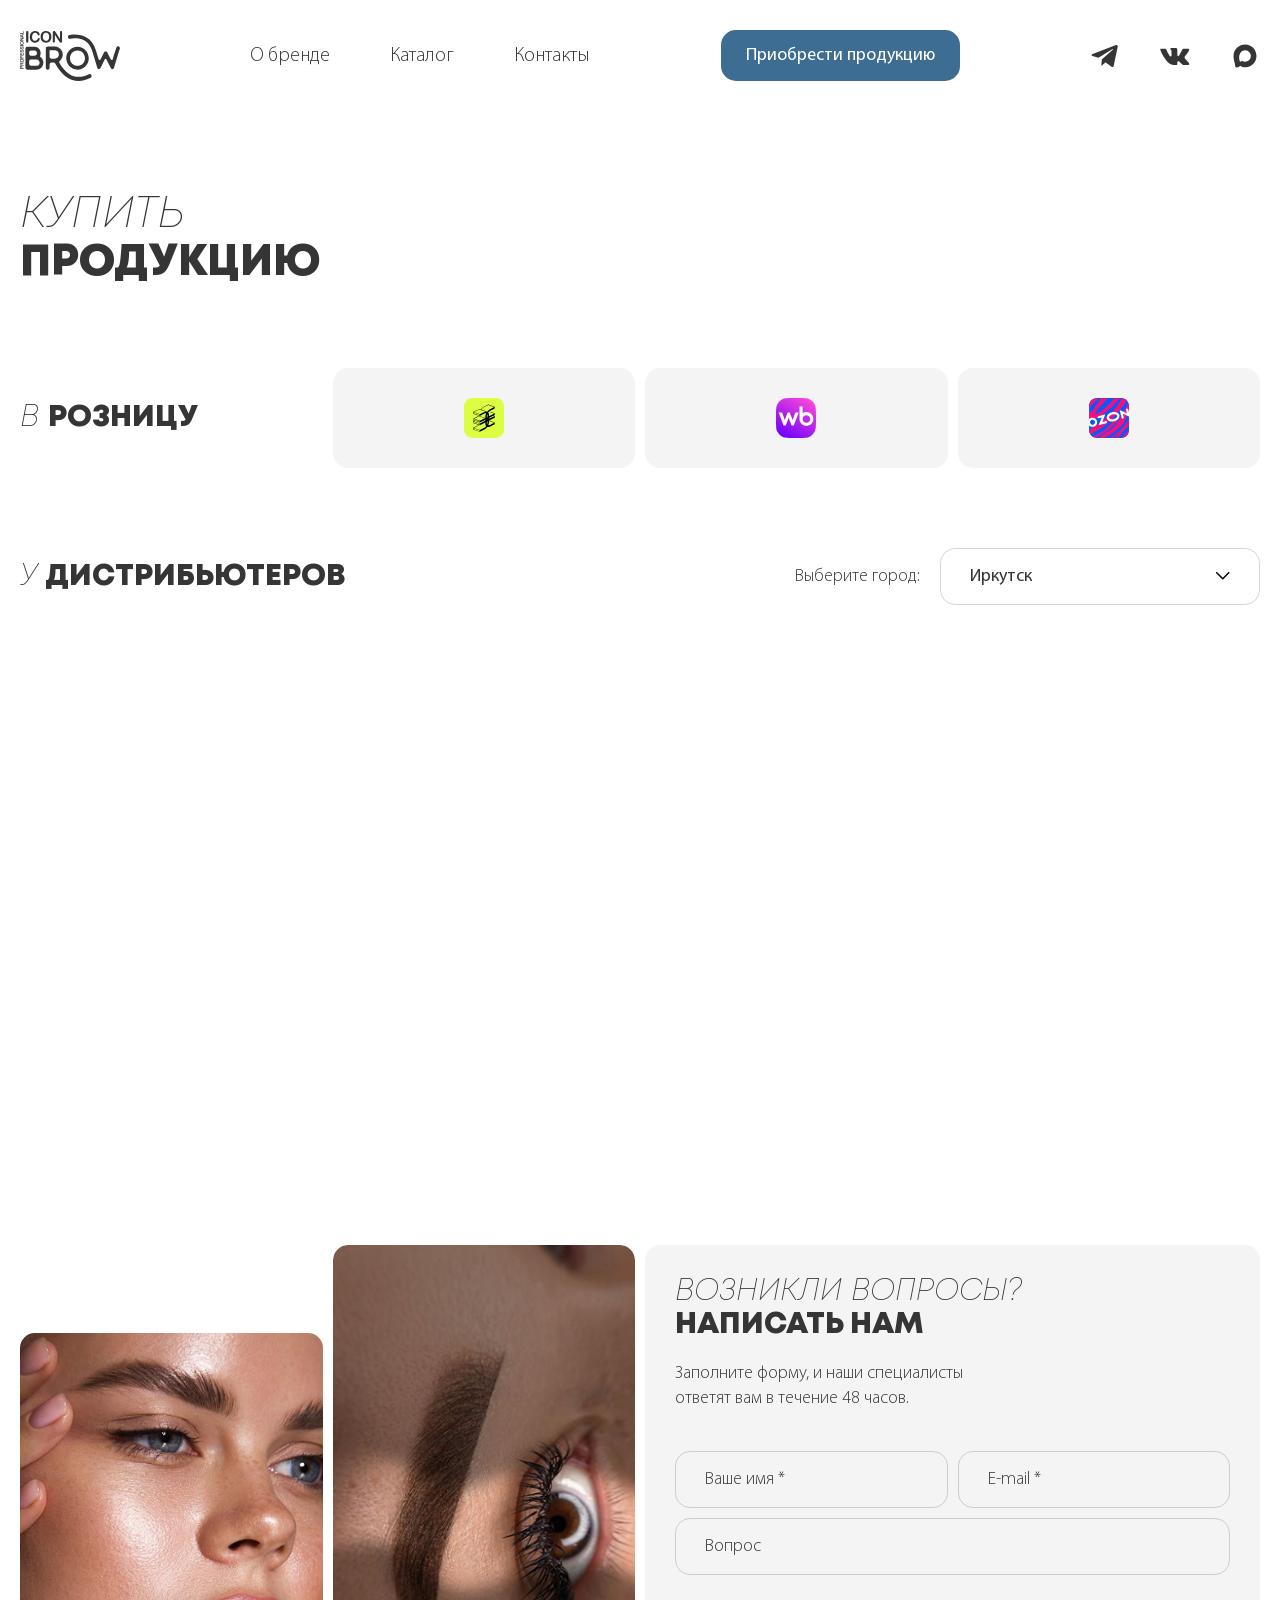
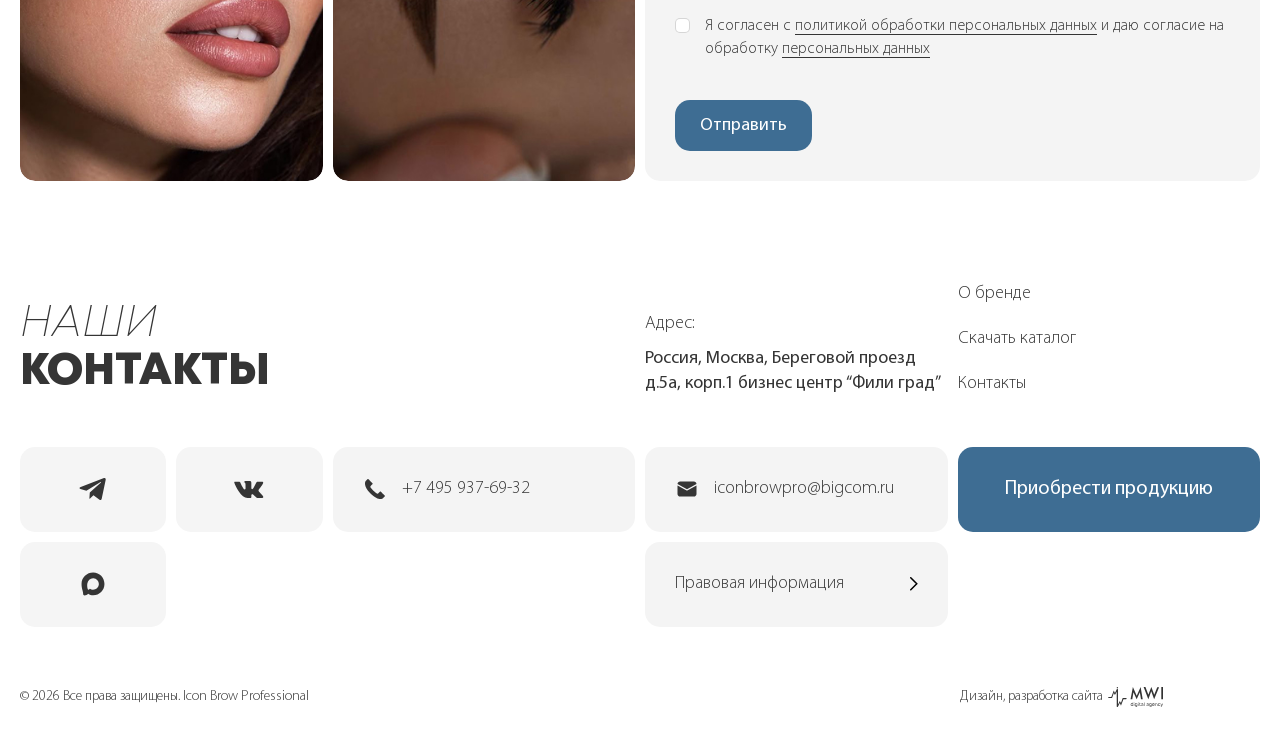
==== commit b7a31369: "correction footer" ====
--- a/buy.html
+++ b/buy.html
@@ -237,7 +237,7 @@
 								</div>
 							</div>
 							<div class="contacts__item contacts__item_big">
-								<div class="contacts__item-col">
+								<div class="contacts__item-col contacts__item-col_nomob">
 									<a href="tel:+74959376932" class="contacts__tel">
 										<span>+7 495 937-69-32</span>
 									</a>
@@ -245,6 +245,10 @@
 								<div class="contacts__item-col">
 									<a href="mailto:iconbrowpro@bigcom.ru" class="contacts__mail">
 										<span>iconbrowpro@bigcom.ru</span>
+									</a>
+									
+									<a href="tel:+74959376932" class="contacts__tel contacts__tel_mob">
+										<span>+7 495 937-69-32</span>
 									</a>
 
 									<button type="button" data-content="#legal-information" data-open-modal class="contacts__legal">
--- a/css/wheelSlider.css
+++ b/css/wheelSlider.css
@@ -157,7 +157,8 @@
 {
     left: 0;
 
-    width: 82.15%;
+    /* width: 82.15%; */
+    transform: scale(.78);
 }
 
 .wheelSlider-container .wheelSlider-item.next,
@@ -172,57 +173,57 @@
 
 .wheelSlider-container .wheelSlider-item.first2
 {
-    left: calc((246.45% + 20px)*-1);
-
-    opacity: 1;
-    top: 50%;
-    transform: translateY(-50%);
+    left: -262%;
+
+    opacity: 1;
+    /* top: 50%;
+    transform: translateY(-50%); */
 }
 
 .wheelSlider-container .wheelSlider-item.first
 {
-    left: calc((164.3% + 20px)*-1);
-
-    opacity: 1;
-    top: 50%;
-    transform: translateY(-50%);
+    left: -178%;
+
+    opacity: 1;
+    /* top: 50%;
+    transform: translateY(-50%); */
 }
 
 .wheelSlider-container .wheelSlider-item.prev
 {
-    left: calc((82.15% + 10px)*-1);
-
-    opacity: 1;
-    top: 50%;
-    transform: translateY(-50%);
+    left: -94%;
+
+    opacity: 1;
+    /* top: 50%;
+    transform: translateY(-50%); */
     z-index: 8;
 }
 
 .wheelSlider-container .wheelSlider-item.last2
 {
-    left: calc(264.3% + 30px);
-
-    opacity: 1;
-    top: 50%;
-    transform: translateY(-50%);
+    left: 262%;
+
+    opacity: 1;
+    /* top: 50%;
+    transform: translateY(-50%); */
 }
 
 .wheelSlider-container .wheelSlider-item.last
 {
-    left: calc(182.15% + 20px);
-
-    opacity: 1;
-    top: 50%;
-    transform: translateY(-50%);
+    left: 178%;
+
+    opacity: 1;
+    /* top: 50%;
+    transform: translateY(-50%); */
 }
 
 .wheelSlider-container .wheelSlider-item.next
 {
-    left: calc(100% + 10px);
-
-    opacity: 1;
-    top: 50%;
-    transform: translateY(-50%);
+    left: 94%;
+
+    opacity: 1;
+    /* top: 50%;
+    transform: translateY(-50%); */
     z-index: 8;
 }
 
@@ -233,6 +234,7 @@
     visibility: visible;
 
     width: 100%;
+    transform: scale(1);
 
     -webkit-user-select: auto;
        -moz-user-select: auto;
--- a/css/styles.css
+++ b/css/styles.css
@@ -1789,7 +1789,7 @@
 	flex-wrap: wrap;
 	color: #353535;
 	text-decoration: none;
-	transition: color .2s linear;
+	transition: background .2s linear;
 }
 
 .contacts__socials svg{
@@ -1801,7 +1801,7 @@
 
 @media (any-hover: hover){
 	.contacts__socials a:hover{
-		color: #4B82AF;
+		background: rgba(53, 53, 53, 0.1);
 	}
 }
 
@@ -1826,6 +1826,10 @@
 	transition: background .2s linear;
 }
 
+.contacts__tel_mob{
+	display: none;
+}
+
 @media (any-hover: hover){
 	.contacts__tel:hover{
 		background: rgba(53, 53, 53, 0.1);
@@ -1904,6 +1908,7 @@
 	background: rgba(53, 53, 53, 0.05);
 	border-radius: 15px;
 	transition: background .2s linear;
+	text-align: left;
 }
 
 @media (any-hover: hover){
@@ -1940,6 +1945,15 @@
 	overflow: hidden;
 }
 
+/* .products__slider.swiper{
+	width: 100%;
+	padding: 0;
+} */
+
+/* .products__slider .swiper-slide:not(.swiper-slide-next){
+	transform-origin: left center;
+} */
+
 .product{
 	padding: 80px 40px 40px;
 	background: #F5F5F5 url(../images/product_pattern.svg) 0 0/cover no-repeat;
@@ -1975,13 +1989,13 @@
 	transition: width .5s linear;
 }
 
-.wheelSlider-container.loaded .wheelSlider-item .product__img{
+/* .wheelSlider-container.loaded .wheelSlider-item .product__img{
 	width: 64%;
 }
 
 .wheelSlider-container .wheelSlider-item.now .product__img{
 	width: 100%;
-}
+} */
 
 .product__img img{
 	display: block;
@@ -2029,6 +2043,13 @@
 	background: rgba(53, 53, 53, 0.05);
 	border-radius: 15px;
 	padding: 10px;
+	transition: background .2s linear;
+}
+
+@media (any-hover: hover){
+	.buy-products__link:hover{
+		background: rgba(53, 53, 53, 0.1);
+	}
 }
 
 .buy-products__link img{
--- a/css/response_1023.css
+++ b/css/response_1023.css
@@ -125,6 +125,16 @@
         margin-top: -100px;
     }
 
+    .products .cont{
+        padding: 0;
+    }
+
+    .products__wrap{
+        max-width: 774px;
+        margin: 0 auto;
+        overflow: hidden;
+    }
+
     .products__slider{
         width: 270px;
     }
--- a/css/response_767.css
+++ b/css/response_767.css
@@ -198,4 +198,13 @@
     .footer__creator{
         width: 100%;
     }
+
+    .contacts__item-col_nomob{
+        display: none;
+    }
+
+    .contacts__tel_mob{
+        display: flex;
+        margin-top: 10px;
+    }
 }
